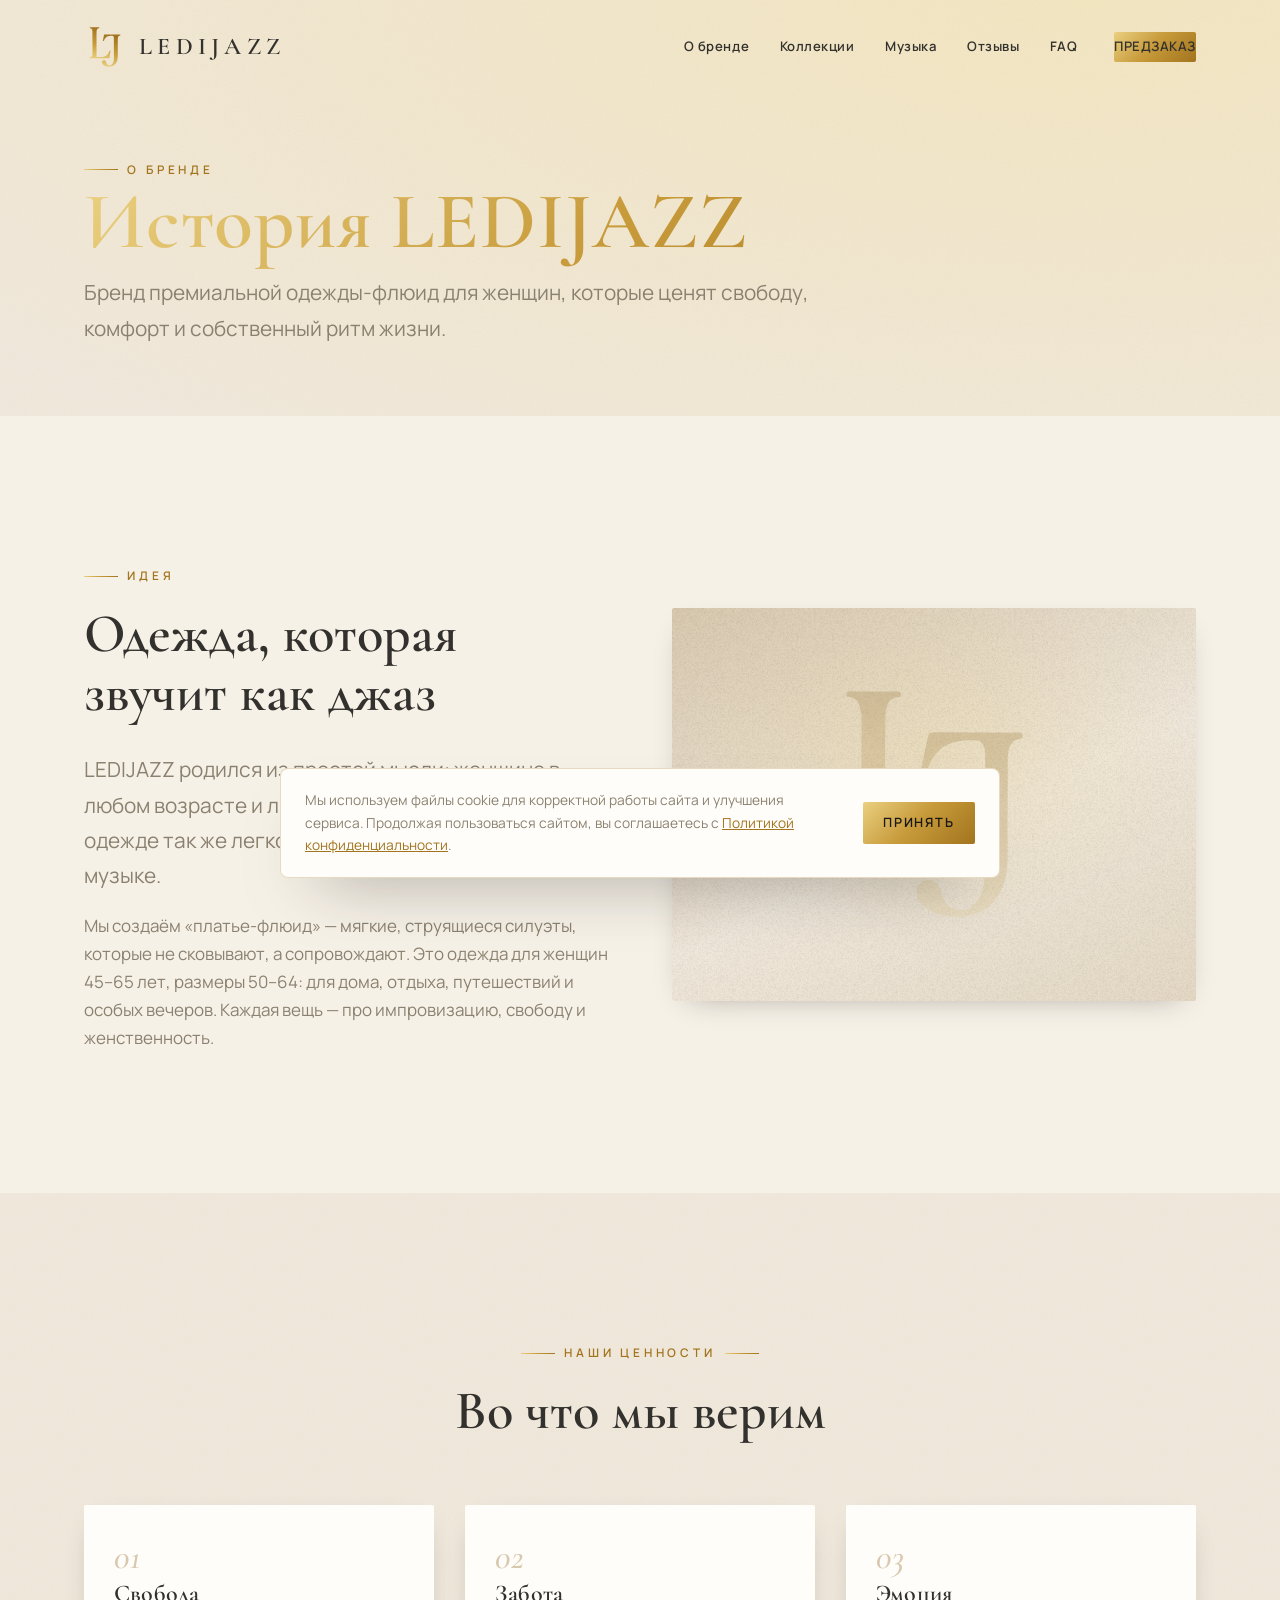
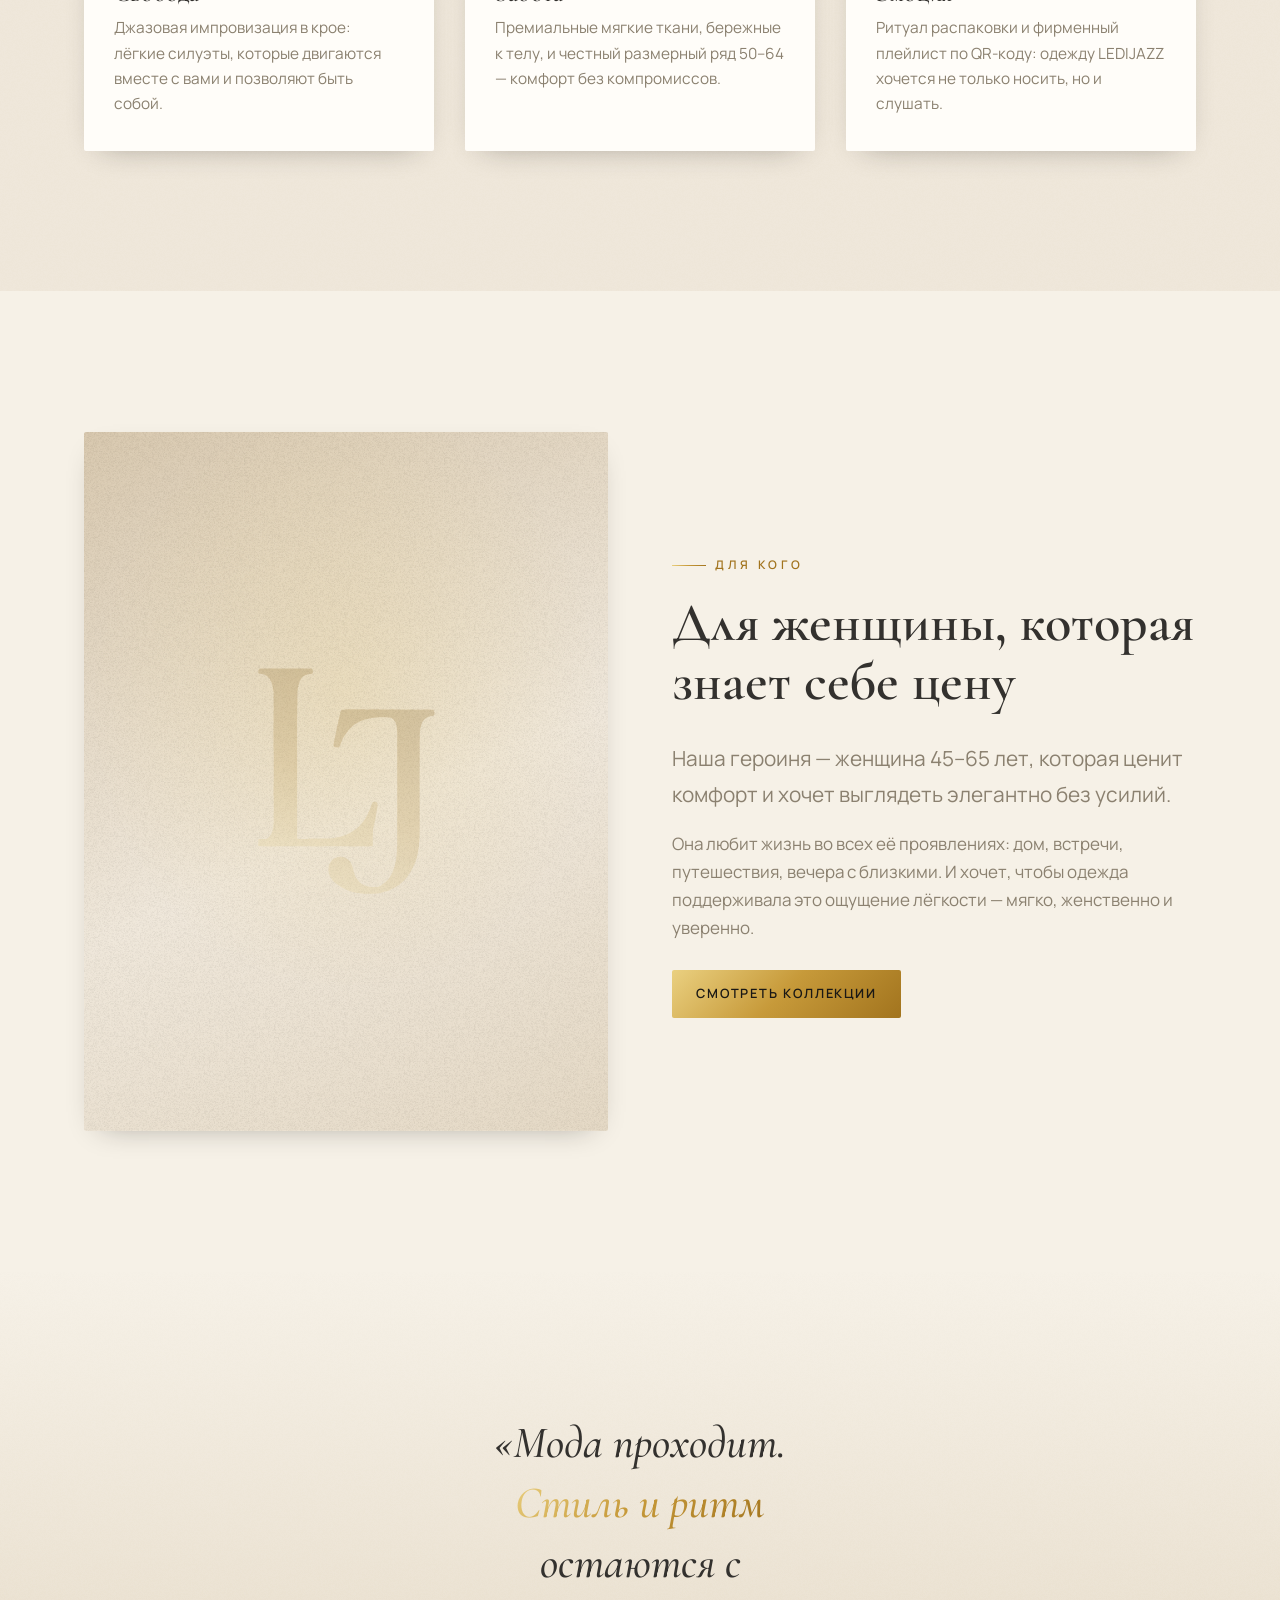
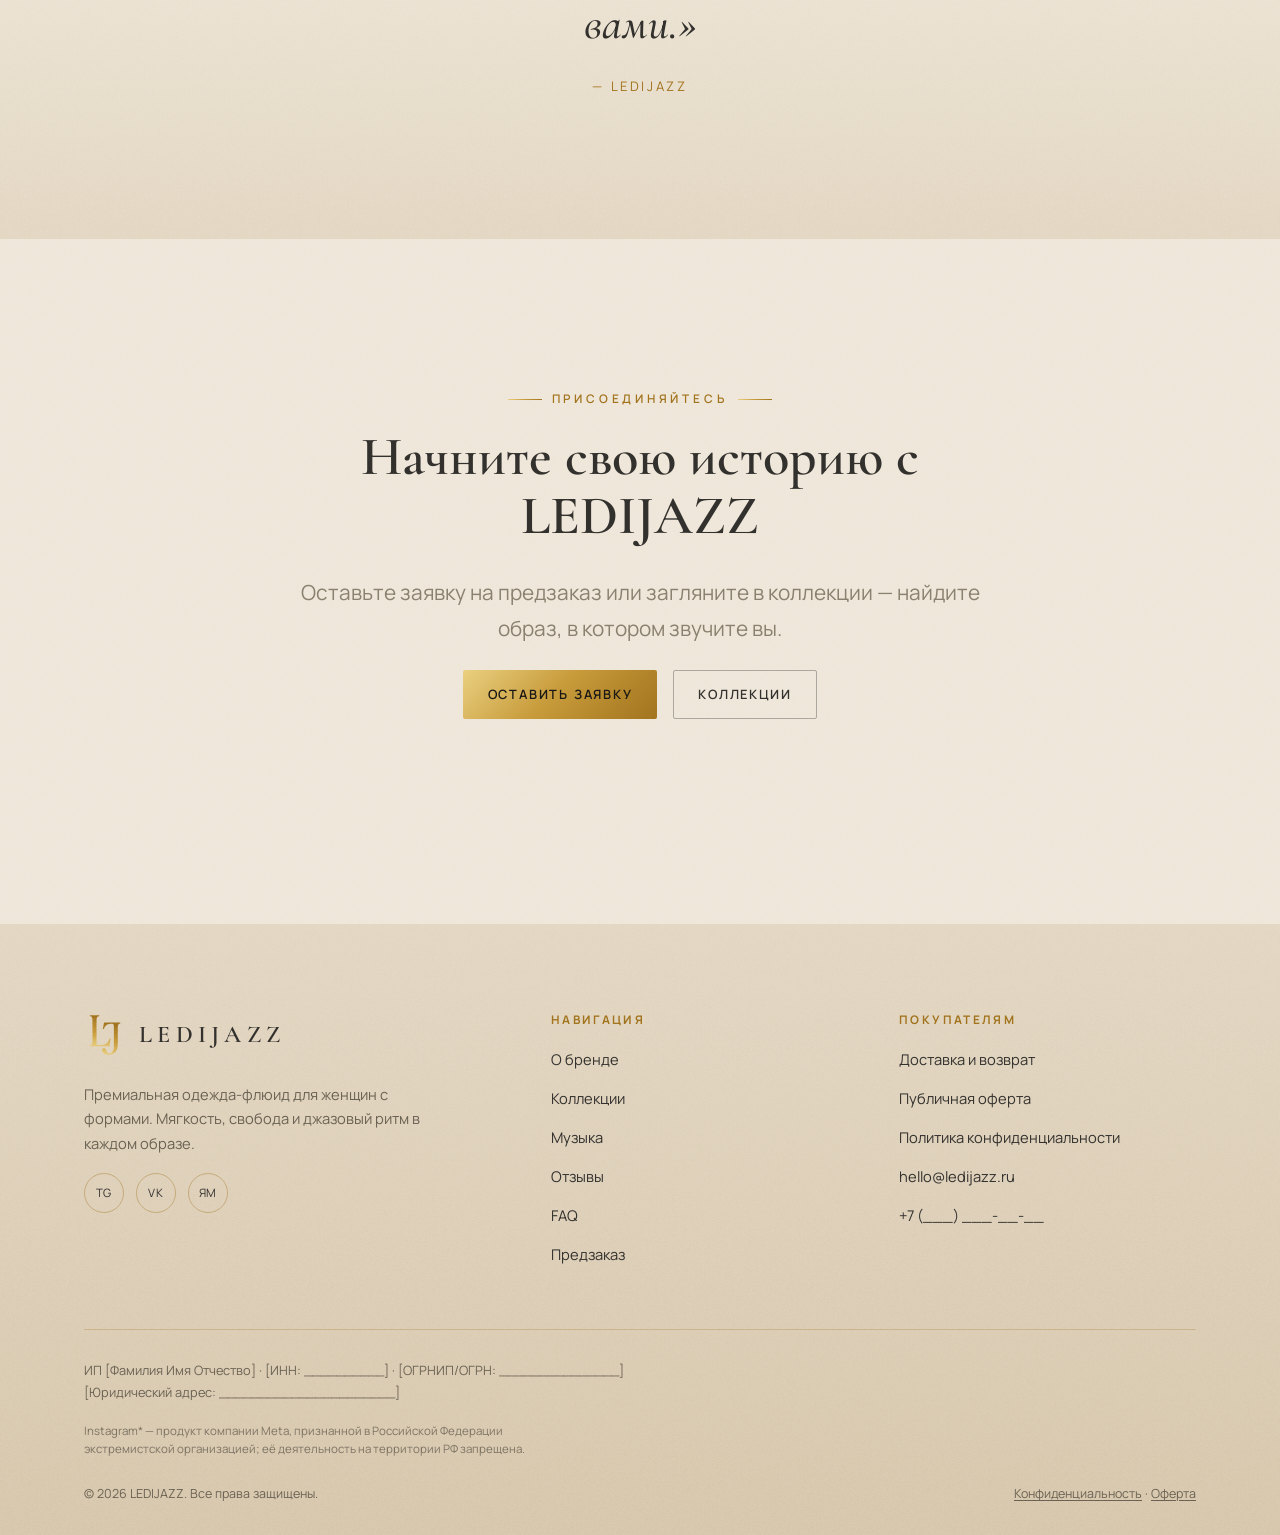
==== about.html @ 4a44a63e "Add Reviews + FAQ sections, About page, content checklist - New "О бренде" page (about.html): story," ====
<!DOCTYPE html>
<html lang="ru">
<head>
  <meta charset="UTF-8" />
  <meta name="viewport" content="width=device-width, initial-scale=1.0" />
  <title>О бренде LEDIJAZZ — философия одежды-флюид</title>
  <meta name="description" content="История и философия бренда LEDIJAZZ: премиальная одежда-флюид для женщин 45–65 лет, размеры 50–64. Джаз, свобода, женственность и забота." />
  <meta property="og:type" content="website" />
  <meta property="og:title" content="О бренде LEDIJAZZ" />
  <meta property="og:description" content="Философия одежды-флюид: джаз, свобода и женственность в каждом размере." />
  <meta property="og:image" content="assets/img/og-image.jpg" />
  <meta property="og:locale" content="ru_RU" />
  <link rel="icon" type="image/svg+xml" href="assets/img/ledijazz-logo.svg" />
  <link rel="icon" type="image/png" sizes="512x512" href="assets/img/favicon-512.png" />
  <link rel="apple-touch-icon" href="assets/img/favicon-512.png" />
  <link rel="stylesheet" href="assets/css/styles.css" />
</head>
<body>

  <header class="site-header scrolled">
    <div class="container">
      <a class="brand" href="index.html#top" aria-label="LEDIJAZZ — на главную">
        <img class="mark" src="assets/img/ledijazz-logo.svg" alt="" />
        <span class="wordmark">Ledijazz</span>
      </a>
      <nav class="nav-links" aria-label="Главное меню">
        <a href="about.html">О бренде</a>
        <a href="index.html#collections">Коллекции</a>
        <a href="index.html#music">Музыка</a>
        <a href="index.html#reviews">Отзывы</a>
        <a href="index.html#faq">FAQ</a>
        <a class="btn btn-gold nav-cta" href="index.html#preorder">Предзаказ</a>
      </nav>
      <button class="nav-toggle" aria-label="Меню" aria-expanded="false"><span></span><span></span><span></span></button>
    </div>
  </header>

  <!-- HERO -->
  <section class="legal-hero grain" style="padding-bottom:70px">
    <div class="container">
      <span class="kicker reveal">О бренде</span>
      <h1 class="title gold-text reveal d1" style="font-size:clamp(2.6rem,7vw,5rem);padding-bottom:.12em">История LEDIJAZZ</h1>
      <p class="lead reveal d2" style="max-width:62ch">Бренд премиальной одежды-флюид для женщин, которые ценят свободу, комфорт и собственный ритм жизни.</p>
    </div>
  </section>

  <!-- STORY -->
  <section class="section-ivory">
    <div class="container">
      <div class="split">
        <div class="split-text reveal">
          <span class="kicker">Идея</span>
          <h2 class="title">Одежда, которая звучит как джаз</h2>
          <p class="lead">LEDIJAZZ родился из простой мысли: женщине в любом возрасте и любого размера должно быть в одежде так же легко и свободно, как в любимой музыке.</p>
          <p style="color:var(--muted);margin-top:18px">Мы создаём «платье-флюид» — мягкие, струящиеся силуэты, которые не сковывают, а сопровождают. Это одежда для женщин 45–65 лет, размеры 50–64: для дома, отдыха, путешествий и особых вечеров. Каждая вещь — про импровизацию, свободу и женственность.</p>
        </div>
        <div class="split-media reveal d1">
          <div class="editorial wide">
            <img class="ph-emblem" src="assets/img/ledijazz-logo.svg" alt="" />
          </div>
        </div>
      </div>
    </div>
  </section>

  <!-- VALUES -->
  <section class="section-cream grain">
    <div class="container">
      <div class="section-head center reveal">
        <span class="kicker center">Наши ценности</span>
        <h2 class="title">Во что мы верим</h2>
      </div>
      <div class="about-values">
        <article class="value-card reveal">
          <div class="v-num">01</div>
          <h3>Свобода</h3>
          <p>Джазовая импровизация в крое: лёгкие силуэты, которые двигаются вместе с вами и позволяют быть собой.</p>
        </article>
        <article class="value-card reveal d1">
          <div class="v-num">02</div>
          <h3>Забота</h3>
          <p>Премиальные мягкие ткани, бережные к телу, и честный размерный ряд 50–64 — комфорт без компромиссов.</p>
        </article>
        <article class="value-card reveal d2">
          <div class="v-num">03</div>
          <h3>Эмоция</h3>
          <p>Ритуал распаковки и фирменный плейлист по QR-коду: одежду LEDIJAZZ хочется не только носить, но и слушать.</p>
        </article>
      </div>
    </div>
  </section>

  <!-- AUDIENCE -->
  <section class="section-ivory">
    <div class="container">
      <div class="split rev">
        <div class="split-media reveal">
          <div class="editorial">
            <img class="ph-emblem" src="assets/img/ledijazz-logo.svg" alt="" />
          </div>
        </div>
        <div class="split-text reveal d1">
          <span class="kicker">Для кого</span>
          <h2 class="title">Для женщины, которая знает себе цену</h2>
          <p class="lead">Наша героиня — женщина 45–65 лет, которая ценит комфорт и хочет выглядеть элегантно без усилий.</p>
          <p style="color:var(--muted);margin-top:18px">Она любит жизнь во всех её проявлениях: дом, встречи, путешествия, вечера с близкими. И хочет, чтобы одежда поддерживала это ощущение лёгкости — мягко, женственно и уверенно.</p>
          <div class="btn-row" style="margin-top:28px">
            <a class="btn btn-gold" href="index.html#collections">Смотреть коллекции</a>
          </div>
        </div>
      </div>
    </div>
  </section>

  <!-- QUOTE -->
  <section class="section-sand grain">
    <div class="container">
      <div class="about-quote-wrap reveal">
        <p class="about-quote">«Мода проходит. <span class="gold-text">Стиль и ритм</span> остаются с вами.»</p>
        <p class="about-sign">— LEDIJAZZ</p>
      </div>
    </div>
  </section>

  <!-- CTA -->
  <section class="section-cream grain">
    <div class="container">
      <div class="section-head center reveal">
        <span class="kicker center">Присоединяйтесь</span>
        <h2 class="title">Начните свою историю с LEDIJAZZ</h2>
        <p class="lead">Оставьте заявку на предзаказ или загляните в коллекции — найдите образ, в котором звучите вы.</p>
        <div class="btn-row reveal" style="justify-content:center;margin-top:24px">
          <a class="btn btn-gold" href="index.html#preorder">Оставить заявку</a>
          <a class="btn btn-ghost" href="index.html#collections">Коллекции</a>
        </div>
      </div>
    </div>
  </section>

  <!-- FOOTER -->
  <footer class="site-footer grain">
    <div class="container">
      <div class="footer-top">
        <div class="footer-brand">
          <a class="brand" href="index.html#top">
            <img class="mark" src="assets/img/ledijazz-logo.svg" alt="" />
            <span class="wordmark">Ledijazz</span>
          </a>
          <p>Премиальная одежда-флюид для женщин с формами. Мягкость, свобода и джазовый ритм в каждом образе.</p>
          <div class="socials" style="margin-top:18px">
            <a data-link="telegram" href="#" target="_blank" rel="noopener" aria-label="Telegram">TG</a>
            <a data-link="vk" href="#" target="_blank" rel="noopener" aria-label="ВКонтакте">VK</a>
            <a data-yandex-url href="#" target="_blank" rel="noopener" aria-label="Яндекс.Музыка">ЯМ</a>
          </div>
        </div>
        <div class="footer-col">
          <h4>Навигация</h4>
          <ul>
            <li><a href="about.html">О бренде</a></li>
            <li><a href="index.html#collections">Коллекции</a></li>
            <li><a href="index.html#music">Музыка</a></li>
            <li><a href="index.html#reviews">Отзывы</a></li>
            <li><a href="index.html#faq">FAQ</a></li>
            <li><a href="index.html#preorder">Предзаказ</a></li>
          </ul>
        </div>
        <div class="footer-col">
          <h4>Покупателям</h4>
          <ul>
            <li><a href="delivery.html">Доставка и возврат</a></li>
            <li><a href="offer.html">Публичная оферта</a></li>
            <li><a href="privacy.html">Политика конфиденциальности</a></li>
            <li><a data-contact-email href="mailto:hello@ledijazz.ru">hello@ledijazz.ru</a></li>
            <li><a data-contact-phone href="tel:+7">+7 (___) ___-__-__</a></li>
          </ul>
        </div>
      </div>

      <div class="requisites" style="margin-top:30px">
        <span data-req="legalName">ИП [Фамилия Имя Отчество]</span> ·
        <span data-req="inn">[ИНН: __________]</span> ·
        <span data-req="ogrn">[ОГРНИП/ОГРН: _______________]</span><br>
        <span data-req="address">[Юридический адрес: ______________________]</span>
      </div>

      <p class="disclaimer">
        Instagram* — продукт компании Meta, признанной в Российской Федерации экстремистской организацией;
        её деятельность на территории РФ запрещена.
      </p>

      <div class="footer-bottom">
        <span>© <span data-year>2026</span> LEDIJAZZ. Все права защищены.</span>
        <span><a href="privacy.html">Конфиденциальность</a> · <a href="offer.html">Оферта</a></span>
      </div>
    </div>
  </footer>

  <div class="cookie" role="dialog" aria-label="Уведомление о файлах cookie">
    <p>Мы используем файлы cookie для корректной работы сайта и улучшения сервиса. Продолжая пользоваться сайтом, вы соглашаетесь с <a href="privacy.html">Политикой конфиденциальности</a>.</p>
    <button class="btn btn-gold" data-cookie-accept>Принять</button>
  </div>

  <script src="assets/js/config.js"></script>
  <script src="assets/js/main.js"></script>
</body>
</html>
---- assets/css/styles.css ----
/* =========================================================================
   LEDIJAZZ — премиальный сайт бренда
   Дизайн-система: бежево-золотая палитра из логотипа, джазовая премиум-эстетика
   ========================================================================= */

@import url("../fonts/fonts.css");

/* ----------------------------- Tokens ----------------------------------- */
:root {
  --cream:    #EFE7DA;
  --ivory:    #F6F1E7;
  --sand:     #E4D8C4;
  --sand-2:   #D8C8AE;
  --gold:     #C79A3A;
  --gold-lt:  #EAD080;
  --bronze:   #A2741E;
  --graphite: #33312E;
  --noir:     #1A1815;
  --noir-2:   #221F1B;
  --noir-3:   #2C2823;
  --white:    #FFFDF9;
  --muted:    #8B8170;
  --muted-d:  #B6A98F;

  --gold-grad: linear-gradient(135deg, var(--gold-lt) 0%, var(--gold) 48%, var(--bronze) 100%);

  --serif: "Cormorant Garamond", "Times New Roman", Georgia, serif;
  --sans:  "Manrope", system-ui, -apple-system, "Segoe UI", Roboto, sans-serif;

  --maxw: 1240px;
  --gutter: clamp(20px, 5vw, 64px);
  --radius: 2px;

  --shadow-sm: 0 10px 30px -18px rgba(26,24,21,.45);
  --shadow-md: 0 30px 70px -40px rgba(26,24,21,.6);

  --ease: cubic-bezier(.22,.61,.36,1);
}

/* ----------------------------- Reset ------------------------------------ */
*, *::before, *::after { box-sizing: border-box; }
* { margin: 0; }
html { scroll-behavior: smooth; -webkit-text-size-adjust: 100%; }
@media (prefers-reduced-motion: reduce) {
  html { scroll-behavior: auto; }
  * { animation: none !important; transition: none !important; }
}
body {
  font-family: var(--sans);
  font-weight: 400;
  color: var(--graphite);
  background: var(--cream);
  line-height: 1.65;
  font-size: 17px;
  -webkit-font-smoothing: antialiased;
  text-rendering: optimizeLegibility;
  overflow-x: hidden;
}
img, svg { display: block; max-width: 100%; }
a { color: inherit; text-decoration: none; }
button { font: inherit; cursor: pointer; border: none; background: none; color: inherit; }
ul { list-style: none; padding: 0; }

/* ----------------------------- Typography ------------------------------- */
h1, h2, h3, h4 { font-family: var(--serif); font-weight: 600; line-height: 1.08; letter-spacing: .01em; }
.kicker {
  font-family: var(--sans);
  font-weight: 600;
  font-size: .74rem;
  letter-spacing: .32em;
  text-transform: uppercase;
  color: var(--bronze);
  display: inline-flex;
  align-items: center;
  gap: .8em;
}
.kicker::before {
  content: "";
  width: 34px; height: 1px;
  background: var(--gold-grad);
  display: inline-block;
}
.kicker.center::after {
  content: "";
  width: 34px; height: 1px;
  background: var(--gold-grad);
  display: inline-block;
}
.kicker.light { color: var(--gold-lt); }

h2.title {
  font-size: clamp(2rem, 5vw, 3.4rem);
  margin: .35em 0 .55em;
  letter-spacing: 0;
}
.lead {
  font-size: clamp(1.05rem, 2vw, 1.3rem);
  color: var(--muted);
  max-width: 56ch;
  line-height: 1.7;
}
.serif-accent { font-family: var(--serif); font-style: italic; }
.gold-text {
  background: var(--gold-grad);
  -webkit-background-clip: text; background-clip: text;
  -webkit-text-fill-color: transparent; color: transparent;
}

/* ----------------------------- Layout ----------------------------------- */
.container { width: 100%; max-width: var(--maxw); margin-inline: auto; padding-inline: var(--gutter); }
section { position: relative; padding-block: clamp(72px, 11vw, 150px); }
.section-cream { background: var(--cream); }
.section-ivory { background: var(--ivory); }
.section-sand  { background: linear-gradient(180deg, var(--ivory), var(--sand)); }
.section-noir  { background: var(--noir); color: var(--ivory); }
.section-noir .lead { color: var(--muted-d); }
.section-noir h2, .section-noir h3 { color: var(--white); }

/* grain overlay helper */
.grain::after {
  content: "";
  position: absolute; inset: 0;
  background-image: url("../img/grain.png");
  background-size: 240px;
  opacity: .5;
  pointer-events: none;
  mix-blend-mode: overlay;
  z-index: 1;
}
.section-noir.grain::after { opacity: .7; }
section > .container { position: relative; z-index: 2; }

.section-head { max-width: 760px; margin-bottom: clamp(36px, 6vw, 64px); }
.section-head.center { margin-inline: auto; text-align: center; }
.section-head.center .lead { margin-inline: auto; }

/* ----------------------------- Buttons ---------------------------------- */
.btn {
  --bg: var(--graphite); --fg: var(--ivory);
  display: inline-flex; align-items: center; justify-content: center; gap: .6em;
  padding: 1.02em 1.9em;
  background: var(--bg); color: var(--fg);
  font-size: .8rem; font-weight: 600; letter-spacing: .14em; text-transform: uppercase;
  border-radius: var(--radius);
  transition: transform .4s var(--ease), box-shadow .4s var(--ease), background .4s var(--ease), color .4s var(--ease);
  position: relative; overflow: hidden;
}
.btn:hover { transform: translateY(-3px); box-shadow: var(--shadow-md); }
.btn-gold { --bg: transparent; --fg: var(--noir); background: var(--gold-grad); }
.btn-ghost {
  --bg: transparent; --fg: var(--graphite);
  border: 1px solid color-mix(in srgb, var(--graphite) 35%, transparent);
}
.btn-ghost:hover { background: var(--graphite); color: var(--ivory); border-color: var(--graphite); }
.section-noir .btn-ghost { --fg: var(--ivory); border-color: color-mix(in srgb, var(--ivory) 30%, transparent); }
.section-noir .btn-ghost:hover { background: var(--ivory); color: var(--noir); }
.btn-row { display: flex; flex-wrap: wrap; gap: 16px; }

/* ----------------------------- Header / Nav ----------------------------- */
.site-header {
  position: fixed; inset: 0 0 auto 0; z-index: 100;
  display: flex; align-items: center;
  padding: clamp(14px, 2.4vw, 26px) 0;
  transition: background .5s var(--ease), padding .5s var(--ease), box-shadow .5s var(--ease);
}
.site-header.scrolled {
  background: color-mix(in srgb, var(--cream) 90%, transparent);
  backdrop-filter: blur(14px);
  padding-block: 12px;
  box-shadow: 0 1px 0 color-mix(in srgb, var(--bronze) 22%, transparent);
}
.site-header .container { display: flex; align-items: center; justify-content: space-between; gap: 24px; }

.brand { display: inline-flex; align-items: center; gap: 13px; }
.brand .mark { width: 38px; height: 38px; flex: none; transition: transform .5s var(--ease); }
.brand:hover .mark { transform: rotate(-6deg); }
.brand .mark { width: 42px; height: 42px; }
.brand .wordmark {
  font-family: var(--serif); font-weight: 600; font-size: 1.5rem;
  letter-spacing: .22em; text-transform: uppercase; color: var(--graphite);
  line-height: 1; display: inline-flex; align-items: center;
}

.nav-links { display: flex; align-items: center; gap: clamp(18px, 2.4vw, 38px); }
.nav-links a {
  font-size: .82rem; font-weight: 600; letter-spacing: .04em; color: var(--graphite);
  position: relative; padding: 4px 0; transition: color .3s var(--ease);
}
.nav-links a::after {
  content: ""; position: absolute; left: 0; bottom: -2px; width: 0; height: 1px;
  background: var(--gold-grad); transition: width .4s var(--ease);
}
.nav-links a:hover::after { width: 100%; }
.nav-links a:hover { color: var(--bronze); }
.nav-cta { margin-left: 6px; }

.nav-toggle { display: none; width: 44px; height: 44px; flex-direction: column; justify-content: center; gap: 6px; align-items: center; }
.nav-toggle span { width: 26px; height: 2px; background: var(--graphite); transition: transform .4s var(--ease), opacity .3s var(--ease); }
.nav-toggle.open span:nth-child(1) { transform: translateY(8px) rotate(45deg); }
.nav-toggle.open span:nth-child(2) { opacity: 0; }
.nav-toggle.open span:nth-child(3) { transform: translateY(-8px) rotate(-45deg); }

@media (max-width: 880px) {
  .nav-toggle { display: flex; z-index: 120; }
  .nav-links {
    position: fixed; inset: 0; flex-direction: column; justify-content: center; gap: 30px;
    background: var(--noir); color: var(--ivory);
    transform: translateX(100%); transition: transform .55s var(--ease); z-index: 110;
  }
  .nav-links.open { transform: translateX(0); }
  .nav-links a { color: var(--ivory) !important; font-size: 1.4rem; font-family: var(--serif); letter-spacing: .08em; }
  .nav-cta { margin: 10px 0 0; }
}

/* ----------------------------- Hero ------------------------------------- */
.hero {
  min-height: 100svh; display: flex; align-items: center;
  background:
    radial-gradient(115% 95% at 84% 6%, color-mix(in srgb, var(--gold-lt) 42%, var(--ivory)) 0%, var(--ivory) 40%, var(--cream) 100%);
  color: var(--graphite); overflow: hidden; padding-top: 120px;
}
.hero .emblem-bg {
  position: absolute; right: -4%; top: 50%; transform: translateY(-50%);
  width: min(62vw, 620px); opacity: .14; z-index: 0; pointer-events: none;
}
.hero .deco-lines { position: absolute; inset: 0; z-index: 0; opacity: .35; pointer-events: none; }
.hero-inner { position: relative; z-index: 3; max-width: 760px; }
.hero h1 {
  font-size: clamp(3.4rem, 12vw, 8.2rem);
  letter-spacing: .04em; line-height: 1.04; margin: .12em 0 .08em;
  text-transform: uppercase;
}
.hero h1 .gold-text { display: inline-block; padding-bottom: .16em; }
.hero .tagline {
  font-family: var(--serif); font-style: italic; font-weight: 500;
  font-size: clamp(1.4rem, 3.4vw, 2.3rem); color: var(--bronze);
  margin-bottom: 1.2em;
}
.hero .sub { color: var(--muted); max-width: 46ch; margin-bottom: 2.2em; font-size: 1.08rem; }
.scroll-cue {
  position: absolute; left: 50%; bottom: 30px; transform: translateX(-50%); z-index: 3;
  display: flex; flex-direction: column; align-items: center; gap: 10px;
  color: var(--muted); font-size: .68rem; letter-spacing: .28em; text-transform: uppercase;
}
.scroll-cue .line { width: 1px; height: 46px; background: linear-gradient(var(--gold), transparent); animation: cue 2.2s var(--ease) infinite; }
@keyframes cue { 0%,100%{ transform: scaleY(.4); opacity:.4; transform-origin: top; } 50%{ transform: scaleY(1); opacity:1; transform-origin: top; } }

/* ----------------------------- Reveal animation ------------------------- */
.reveal { opacity: 0; transform: translateY(26px); transition: opacity .9s var(--ease), transform .9s var(--ease); }
.reveal.in { opacity: 1; transform: none; }
.reveal.d1 { transition-delay: .08s; }
.reveal.d2 { transition-delay: .16s; }
.reveal.d3 { transition-delay: .24s; }
.reveal.d4 { transition-delay: .32s; }

/* ----------------------------- Editorial image blocks ------------------- */
/* Replace placeholder by setting --img on the element, e.g.
   <div class="editorial" style="--img:url('assets/img/your-photo.jpg')"></div> */
.editorial {
  position: relative; border-radius: var(--radius); overflow: hidden;
  background:
    var(--img, none),
    linear-gradient(155deg, var(--sand-2) 0%, var(--cream) 55%, var(--sand) 100%);
  background-size: cover; background-position: center;
  aspect-ratio: 3 / 4; box-shadow: var(--shadow-sm);
  isolation: isolate;
}
.editorial.wide { aspect-ratio: 4 / 3; }
.editorial.tall { aspect-ratio: 2 / 3; }
.editorial::before { /* placeholder art: emblem watermark + grain */
  content: ""; position: absolute; inset: 0; z-index: 0;
  background:
    url("../img/grain.png") 0 0 / 200px,
    radial-gradient(70% 60% at 50% 38%, color-mix(in srgb, var(--gold-lt) 30%, transparent), transparent 70%);
  opacity: .8;
}
.editorial .ph-emblem {
  position: absolute; inset: 0; z-index: 1; margin: auto;
  width: 46%; opacity: .26;
  filter: saturate(.7) contrast(1.05);
}
.editorial .ph-label { display: none; }
/* When a real image is set, hide placeholder art */
.editorial[style*="--img:url"]::before,
.editorial[style*="--img: url"]::before { display: none; }
.editorial[style*="--img:url"] .ph-emblem,
.editorial[style*="--img:url"] .ph-label,
.editorial[style*="--img: url"] .ph-emblem,
.editorial[style*="--img: url"] .ph-label { display: none; }

/* ----------------------------- Philosophy ------------------------------- */
.philo-grid { display: grid; grid-template-columns: repeat(3, 1fr); gap: clamp(20px, 3vw, 44px); margin-top: 12px; }
.philo-card { padding: 40px 30px; background: var(--white); border-radius: var(--radius); box-shadow: var(--shadow-sm); position: relative; overflow: hidden; }
.philo-card::before { content: ""; position: absolute; left: 0; top: 0; width: 100%; height: 3px; background: var(--gold-grad); transform: scaleX(0); transform-origin: left; transition: transform .6s var(--ease); }
.philo-card:hover::before { transform: scaleX(1); }
.philo-card .idx { font-family: var(--serif); font-style: italic; font-size: 2.4rem; color: var(--sand-2); line-height: 1; }
.philo-card h3 { font-size: 1.7rem; margin: .35em 0 .4em; }
.philo-card p { color: var(--muted); font-size: .98rem; }

/* ----------------------------- Collections ------------------------------ */
.collection-grid { display: grid; grid-template-columns: repeat(3, 1fr); gap: clamp(18px, 2.4vw, 34px); }
.coll-card { position: relative; display: block; border-radius: var(--radius); overflow: hidden; background: var(--noir); box-shadow: var(--shadow-sm); }
.coll-card .editorial { aspect-ratio: 4/5; box-shadow: none; border-radius: 0; transition: transform .9s var(--ease); }
.coll-card:hover .editorial { transform: scale(1.05); }
.coll-card .meta {
  position: absolute; inset: auto 0 0 0; z-index: 3; padding: 28px 24px 22px;
  background: linear-gradient(to top, rgba(246,241,231,.97), rgba(246,241,231,.82) 55%, transparent);
  color: var(--graphite);
}
.coll-card .meta .ln { font-size: .66rem; letter-spacing: .26em; text-transform: uppercase; color: var(--bronze); }
.coll-card .meta h3 { font-size: 1.5rem; color: var(--graphite); margin: .25em 0 .2em; }
.coll-card .meta p { font-size: .85rem; color: var(--muted); }

/* ----------------------------- Music ------------------------------------ */
.music-wrap { display: grid; grid-template-columns: 1.15fr .85fr; gap: clamp(28px, 4vw, 60px); align-items: center; }
.music-player { background: var(--noir-2); border: 1px solid color-mix(in srgb, var(--gold) 24%, transparent); border-radius: 6px; padding: 14px; box-shadow: var(--shadow-md); }
.music-player iframe { width: 100%; border: none; border-radius: 4px; display: block; }
.player-placeholder {
  min-height: 400px; border-radius: 6px;
  background: linear-gradient(160deg, var(--white), var(--ivory));
  border: 1px solid color-mix(in srgb, var(--bronze) 22%, transparent);
  box-shadow: var(--shadow-md);
  display: flex; flex-direction: column; align-items: center; justify-content: center; gap: 14px;
  text-align: center; padding: 36px;
}
.player-placeholder .pp-title { font-family: var(--serif); font-size: 1.7rem; color: var(--graphite); }
.player-placeholder .pp-sub { font-size: .9rem; color: var(--muted); max-width: 32ch; }
.player-placeholder .btn { margin-top: 8px; }
.music-note { margin-top: 18px; font-size: .82rem; color: var(--muted); display: flex; align-items: center; gap: 10px; }
.qr-card {
  background: var(--cream); color: var(--graphite); border-radius: 6px; padding: 30px;
  text-align: center; box-shadow: var(--shadow-md); max-width: 360px; margin-inline: auto;
  position: relative;
}
.qr-card img { width: 200px; height: 200px; margin: 6px auto 16px; border-radius: 4px; }
.qr-card .postcard { font-family: var(--serif); font-style: italic; font-size: 1.25rem; color: var(--bronze); line-height: 1.4; }
.qr-card .small { font-size: .78rem; color: var(--muted); margin-top: 10px; letter-spacing: .02em; }
.qr-card .seal { width: 40px; margin: 0 auto 14px; opacity: .9; }

/* ----------------------------- Packaging -------------------------------- */
.pack-grid { display: grid; grid-template-columns: repeat(3, 1fr); gap: clamp(18px, 2.4vw, 30px); }
.pack-card { background: var(--white); border-radius: var(--radius); padding: 36px 30px; box-shadow: var(--shadow-sm); display: flex; flex-direction: column; gap: 14px; border-top: 3px solid transparent; transition: transform .5s var(--ease), box-shadow .5s var(--ease); }
.pack-card:hover { transform: translateY(-6px); box-shadow: var(--shadow-md); border-top-color: var(--gold); }
.pack-card .tier { font-size: .68rem; letter-spacing: .26em; text-transform: uppercase; color: var(--bronze); }
.pack-card h3 { font-size: 1.7rem; }
.pack-card .price { font-family: var(--serif); font-size: 1.5rem; color: var(--graphite); }
.pack-card ul li { position: relative; padding-left: 22px; margin-bottom: 8px; color: var(--muted); font-size: .94rem; }
.pack-card ul li::before { content: ""; position: absolute; left: 0; top: .62em; width: 9px; height: 9px; background: var(--gold-grad); border-radius: 50%; }
.pack-card.feature {
  background: linear-gradient(160deg, var(--white), color-mix(in srgb, var(--gold-lt) 32%, var(--white)));
  border-top-color: var(--gold); box-shadow: var(--shadow-md); transform: translateY(-8px);
}
.pack-card.feature h3 { color: var(--graphite); }
.pack-card.feature .price { color: var(--bronze); }
.pack-card.feature ul li { color: #6a6253; }
.pack-card.feature ul li::before { background: var(--gold-grad); }

/* ----------------------------- Audience / Lifestyle --------------------- */
.split { display: grid; grid-template-columns: 1fr 1fr; gap: clamp(28px, 5vw, 80px); align-items: center; }
.split.rev .split-media { order: -1; }
.stat-row { display: flex; gap: clamp(20px, 4vw, 46px); margin-top: 30px; flex-wrap: wrap; }
.stat .n { font-family: var(--serif); font-size: 2.6rem; line-height: 1; background: var(--gold-grad); -webkit-background-clip: text; background-clip: text; -webkit-text-fill-color: transparent; }
.stat .l { font-size: .78rem; letter-spacing: .08em; color: var(--muted); text-transform: uppercase; margin-top: 6px; }
.media-stack { display: grid; grid-template-columns: 1fr 1fr; gap: 16px; }
.media-stack .editorial:first-child { margin-top: 34px; }

/* ----------------------------- Fabrics & sizes -------------------------- */
.fabric-list { display: flex; flex-wrap: wrap; gap: 12px; margin-top: 8px; }
.chip { padding: .55em 1.1em; background: var(--white); border: 1px solid color-mix(in srgb, var(--bronze) 26%, transparent); border-radius: 100px; font-size: .82rem; letter-spacing: .04em; color: var(--graphite); box-shadow: var(--shadow-sm); }
.size-table { width: 100%; border-collapse: collapse; margin-top: 26px; font-size: .95rem; background: var(--white); border-radius: 6px; overflow: hidden; box-shadow: var(--shadow-sm); }
.size-table th, .size-table td { text-align: left; padding: 16px 18px; border-bottom: 1px solid color-mix(in srgb, var(--bronze) 14%, transparent); }
.size-table tr:last-child td { border-bottom: none; }
.size-table th { font-family: var(--sans); font-weight: 700; font-size: .72rem; letter-spacing: .18em; text-transform: uppercase; color: var(--bronze); background: var(--ivory); }
.size-table td { color: var(--muted); }
.size-table td:first-child { font-family: var(--serif); font-size: 1.3rem; color: var(--graphite); }

/* ----------------------------- Preorder / Form -------------------------- */
.preorder-wrap { display: grid; grid-template-columns: 1fr 1fr; gap: clamp(30px, 5vw, 70px); align-items: start; }
.buy-links { display: flex; flex-direction: column; gap: 14px; margin-top: 26px; }
.buy-links a {
  display: flex; align-items: center; justify-content: space-between; gap: 14px;
  padding: 18px 22px; background: var(--white); border-radius: var(--radius);
  box-shadow: var(--shadow-sm); font-weight: 600; letter-spacing: .02em;
  transition: transform .4s var(--ease), box-shadow .4s var(--ease);
}
.buy-links a:hover { transform: translateX(6px); box-shadow: var(--shadow-md); }
.buy-links a .arrow { color: var(--bronze); transition: transform .4s var(--ease); }
.buy-links a:hover .arrow { transform: translateX(5px); }
.buy-links a .ico { font-family: var(--serif); font-size: 1.05rem; color: var(--bronze); letter-spacing: .1em; }

.form-card { background: var(--white); border-radius: 6px; padding: clamp(26px, 4vw, 44px); box-shadow: var(--shadow-md); }
.field { margin-bottom: 20px; }
.field label { display: block; font-size: .74rem; letter-spacing: .12em; text-transform: uppercase; color: var(--muted); margin-bottom: 8px; }
.field input, .field select, .field textarea {
  width: 100%; padding: 14px 16px; font: inherit; font-size: .98rem; color: var(--graphite);
  background: var(--ivory); border: 1px solid transparent; border-radius: var(--radius);
  transition: border-color .3s var(--ease), background .3s var(--ease);
}
.field input:focus, .field select:focus, .field textarea:focus { outline: none; border-color: var(--gold); background: var(--white); }
.field textarea { resize: vertical; min-height: 110px; }
.consent { display: flex; gap: 12px; align-items: flex-start; font-size: .82rem; color: var(--muted); line-height: 1.5; margin-bottom: 22px; }
.consent input { margin-top: 3px; width: 18px; height: 18px; accent-color: var(--gold); flex: none; }
.consent a { color: var(--bronze); text-decoration: underline; text-underline-offset: 2px; }
.form-msg { display: none; padding: 14px 16px; border-radius: var(--radius); font-size: .9rem; margin-bottom: 16px; }
.form-msg.ok { display: block; background: color-mix(in srgb, var(--gold-lt) 30%, var(--white)); color: var(--bronze); }
.form-msg.err { display: block; background: #f6e2e2; color: #9c3b3b; }
.btn.full { width: 100%; }

/* ----------------------------- Footer ----------------------------------- */
.site-footer { background: linear-gradient(180deg, var(--sand) 0%, var(--sand-2) 100%); color: #6a6253; padding-block: clamp(56px, 8vw, 90px) 30px; position: relative; }
.footer-top { display: grid; grid-template-columns: 1.4fr 1fr 1fr; gap: clamp(28px, 4vw, 60px); padding-bottom: 50px; border-bottom: 1px solid color-mix(in srgb, var(--bronze) 28%, transparent); }
.footer-brand .brand .wordmark { color: var(--graphite); }
.footer-brand p { margin-top: 18px; max-width: 38ch; font-size: .92rem; }
.footer-col h4 { font-family: var(--sans); font-weight: 700; font-size: .74rem; letter-spacing: .2em; text-transform: uppercase; color: var(--bronze); margin-bottom: 18px; }
.footer-col ul li { margin-bottom: 11px; }
.footer-col a { font-size: .92rem; color: var(--graphite); transition: color .3s var(--ease); }
.footer-col a:hover { color: var(--bronze); }
.socials { display: flex; gap: 12px; margin-top: 6px; }
.socials a { width: 40px; height: 40px; display: grid; place-items: center; color: var(--graphite); border: 1px solid color-mix(in srgb, var(--bronze) 40%, transparent); border-radius: 50%; font-size: .72rem; letter-spacing: .06em; transition: all .35s var(--ease); }
.socials a:hover { background: var(--gold-grad); color: var(--noir); border-color: transparent; }
.requisites { font-size: .8rem; line-height: 1.7; color: #6a6253; }
.footer-bottom { display: flex; flex-wrap: wrap; justify-content: space-between; gap: 14px; padding-top: 26px; font-size: .78rem; }
.footer-bottom a { text-decoration: underline; text-underline-offset: 2px; }
.footer-bottom a:hover { color: var(--bronze); }
.disclaimer { font-size: .72rem; color: #7d7464; margin-top: 18px; line-height: 1.6; max-width: 70ch; }

/* ----------------------------- Cookie banner ---------------------------- */
.cookie {
  position: fixed; left: 50%; bottom: 22px; transform: translate(-50%, 130%); z-index: 200;
  width: min(720px, calc(100vw - 32px));
  background: var(--white); color: var(--graphite); border: 1px solid color-mix(in srgb, var(--bronze) 26%, transparent);
  border-radius: 8px; padding: 20px 24px; box-shadow: var(--shadow-md);
  display: flex; gap: 18px; align-items: center; flex-wrap: wrap;
  transition: transform .6s var(--ease);
}
.cookie.show { transform: translate(-50%, 0); }
.cookie p { font-size: .86rem; color: var(--muted); flex: 1 1 320px; }
.cookie p a { color: var(--bronze); text-decoration: underline; }
.cookie .btn { padding: .8em 1.6em; }

/* ----------------------------- Lightbox --------------------------------- */
.lightbox { position: fixed; inset: 0; z-index: 300; background: rgba(20,18,15,.94); display: none; place-items: center; padding: 30px; }
.lightbox.show { display: grid; }
.lightbox img { max-width: 92vw; max-height: 88vh; border-radius: 4px; box-shadow: var(--shadow-md); }
.lightbox .close { position: absolute; top: 24px; right: 28px; color: var(--ivory); font-size: 2rem; }

/* ----------------------------- Divider motif ---------------------------- */
.wave-divider { display: block; width: 100%; height: 40px; color: var(--gold); opacity: .8; margin: 0 auto; }

/* ----------------------------- Legal pages ------------------------------ */
.legal-hero { padding-top: 150px; padding-bottom: 40px; background: radial-gradient(110% 130% at 85% 0%, color-mix(in srgb, var(--gold-lt) 38%, var(--ivory)), var(--cream)); color: var(--graphite); }
.legal-hero h1 { color: var(--graphite) !important; }
.legal-hero .lead { color: var(--muted) !important; }
.legal-hero .kicker { color: var(--bronze); }
.legal-body { padding-block: clamp(40px, 6vw, 80px); }
.legal-body .container { max-width: 860px; }
.legal-body h2 { font-size: 1.6rem; margin: 1.6em 0 .5em; }
.legal-body h3 { font-size: 1.2rem; font-family: var(--sans); font-weight: 700; margin: 1.4em 0 .4em; }
.legal-body p, .legal-body li { color: #54504a; font-size: 1rem; margin-bottom: .8em; }
.legal-body ul, .legal-body ol { padding-left: 1.3em; margin-bottom: 1em; }
.legal-body ul li { list-style: disc; }
.legal-body ol li { list-style: decimal; }
.legal-body .ph { color: inherit; }
.legal-note { background: var(--ivory); border-left: 3px solid var(--gold); padding: 18px 22px; border-radius: var(--radius); margin: 24px 0; font-size: .92rem; color: var(--muted); }
.back-link { display: inline-flex; align-items: center; gap: 8px; margin-top: 30px; color: var(--bronze); font-weight: 600; font-size: .82rem; letter-spacing: .08em; text-transform: uppercase; }

/* ----------------------------- Responsive ------------------------------- */
@media (max-width: 980px) {
  .music-wrap, .preorder-wrap, .split, .footer-top { grid-template-columns: 1fr; }
  .split.rev .split-media { order: 0; }
  .philo-grid, .collection-grid, .pack-grid { grid-template-columns: repeat(2, 1fr); }
  .footer-top { gap: 36px; }
}
@media (max-width: 620px) {
  body { font-size: 16px; }
  .philo-grid, .collection-grid, .pack-grid, .media-stack { grid-template-columns: 1fr; }
  .media-stack .editorial:first-child { margin-top: 0; }
  .cookie { flex-direction: column; align-items: stretch; text-align: center; }
}

/* ============================ Reviews ============================ */
.reviews-grid { display: grid; grid-template-columns: repeat(3, 1fr); gap: clamp(18px, 2.4vw, 30px); }
.review-card { background: var(--white); border-radius: var(--radius); padding: 34px 30px; box-shadow: var(--shadow-sm); display: flex; flex-direction: column; gap: 16px; transition: transform .5s var(--ease), box-shadow .5s var(--ease); }
.review-card:hover { transform: translateY(-6px); box-shadow: var(--shadow-md); }
.review-card .stars { color: var(--gold); letter-spacing: 4px; font-size: .95rem; }
.review-card .quote { font-family: var(--serif); font-style: italic; font-size: 1.22rem; line-height: 1.5; color: var(--graphite); }
.review-card .author { display: flex; align-items: center; gap: 13px; margin-top: auto; padding-top: 6px; }
.review-card .avatar { width: 48px; height: 48px; border-radius: 50%; background: var(--gold-grad); display: grid; place-items: center; font-family: var(--serif); color: var(--noir); font-size: 1.15rem; font-weight: 600; flex: none; }
.review-card .who { font-weight: 600; font-size: .92rem; color: var(--graphite); }
.review-card .where { font-size: .8rem; color: var(--muted); }

/* ============================ FAQ ============================ */
.faq-list { max-width: 860px; margin-inline: auto; }
.faq-item { border-bottom: 1px solid color-mix(in srgb, var(--bronze) 20%, transparent); }
.faq-item summary { list-style: none; cursor: pointer; padding: 26px 48px 26px 0; position: relative; font-family: var(--serif); font-size: clamp(1.15rem, 2.4vw, 1.4rem); color: var(--graphite); transition: color .3s var(--ease); }
.faq-item summary:hover { color: var(--bronze); }
.faq-item summary::-webkit-details-marker { display: none; }
.faq-item summary::after { content: "+"; position: absolute; right: 4px; top: 50%; transform: translateY(-50%); font-family: var(--sans); font-weight: 300; font-size: 1.7rem; color: var(--bronze); transition: transform .35s var(--ease); }
.faq-item[open] summary::after { transform: translateY(-50%) rotate(45deg); }
.faq-item .faq-a { padding: 0 44px 26px 0; color: var(--muted); font-size: 1rem; line-height: 1.7; }
.faq-item .faq-a a { color: var(--bronze); text-decoration: underline; text-underline-offset: 2px; }

/* ============================ About page ============================ */
.about-values { display: grid; grid-template-columns: repeat(3, 1fr); gap: clamp(18px, 2.4vw, 34px); margin-top: 16px; }
.value-card { padding: 34px 30px; background: var(--white); border-radius: var(--radius); box-shadow: var(--shadow-sm); position: relative; overflow: hidden; }
.value-card::before { content: ""; position: absolute; left: 0; top: 0; width: 100%; height: 3px; background: var(--gold-grad); transform: scaleX(0); transform-origin: left; transition: transform .6s var(--ease); }
.value-card:hover::before { transform: scaleX(1); }
.value-card .v-num { font-family: var(--serif); font-style: italic; font-size: 2.2rem; color: var(--sand-2); line-height: 1; }
.value-card h3 { font-size: 1.5rem; margin: .3em 0 .35em; }
.value-card p { color: var(--muted); font-size: .96rem; }
.about-quote-wrap { text-align: center; max-width: 30ch; margin-inline: auto; }
.about-quote { font-family: var(--serif); font-style: italic; font-size: clamp(1.6rem, 4vw, 2.8rem); line-height: 1.35; color: var(--graphite); }
.about-quote .gold-text { font-style: italic; }
.about-sign { margin-top: 22px; font-size: .82rem; letter-spacing: .2em; text-transform: uppercase; color: var(--bronze); }

@media (max-width: 980px) {
  .reviews-grid, .about-values { grid-template-columns: repeat(2, 1fr); }
}
@media (max-width: 620px) {
  .reviews-grid, .about-values { grid-template-columns: 1fr; }
}
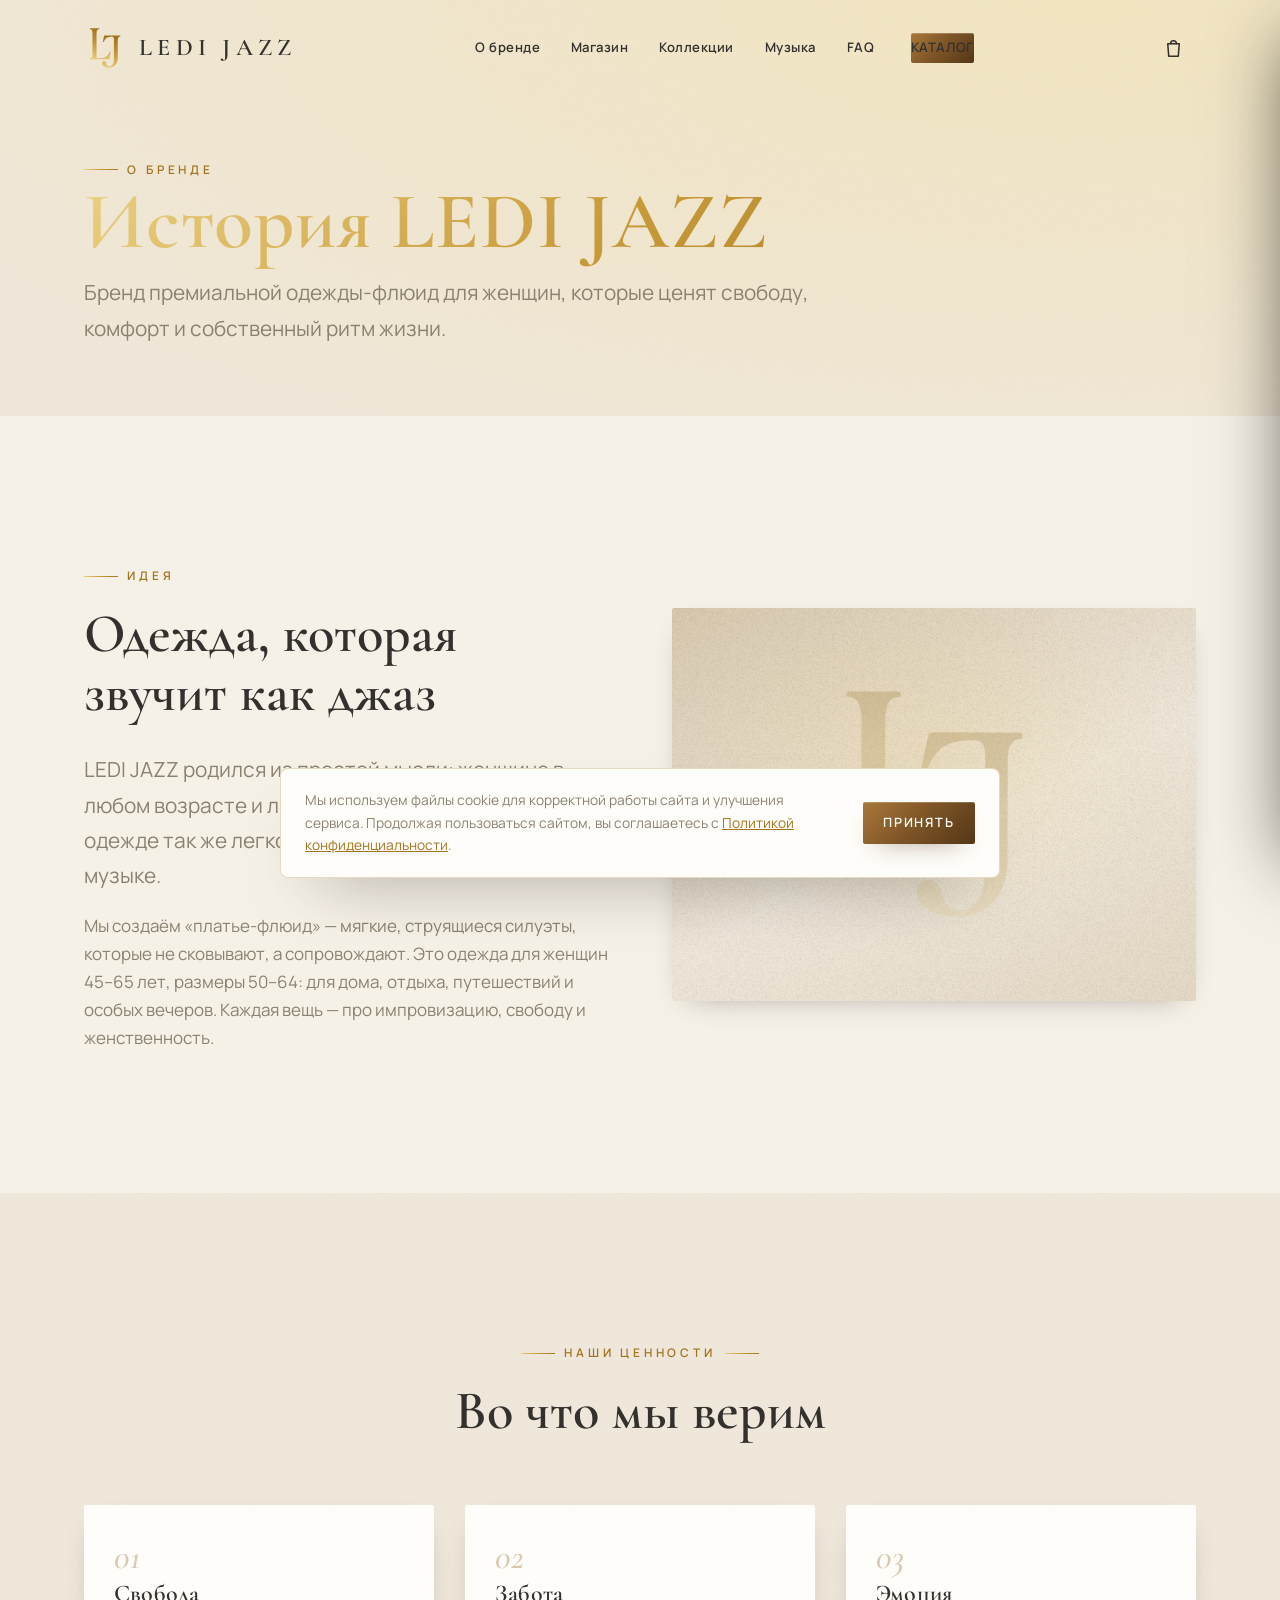
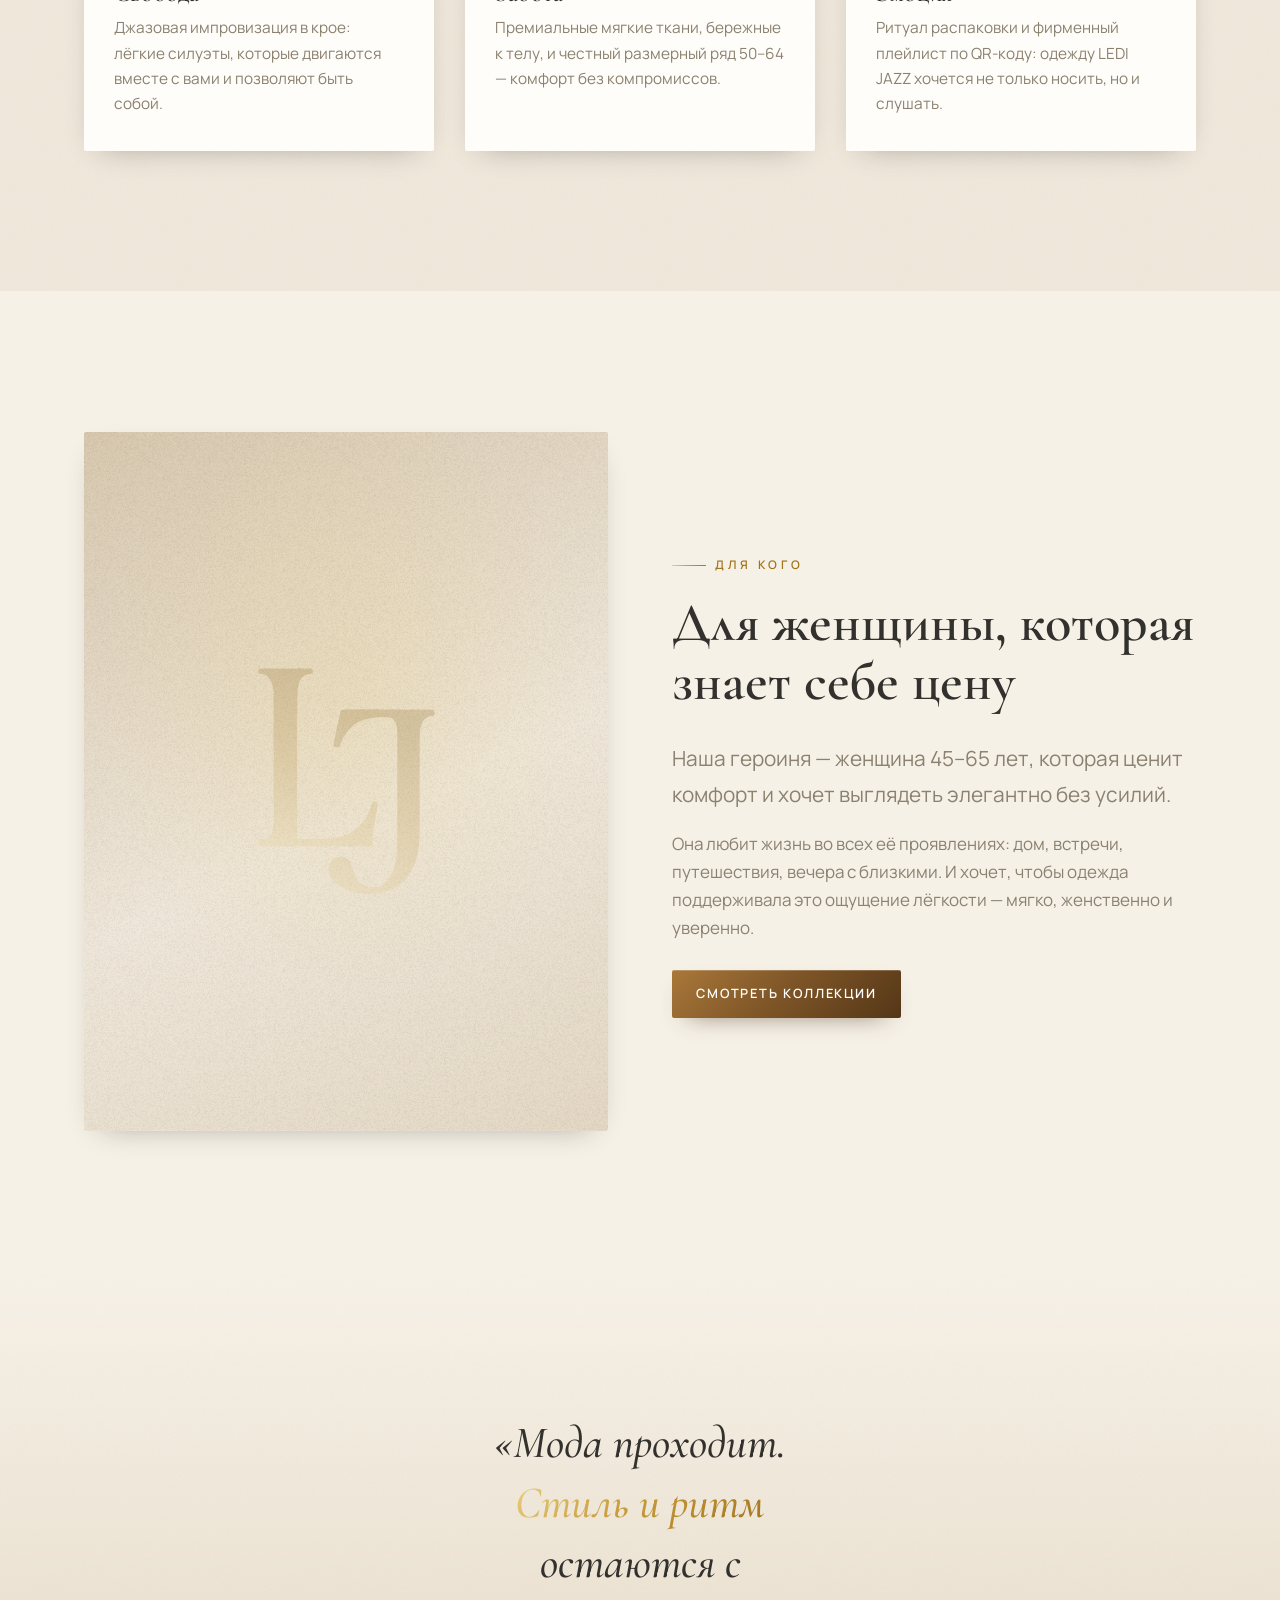
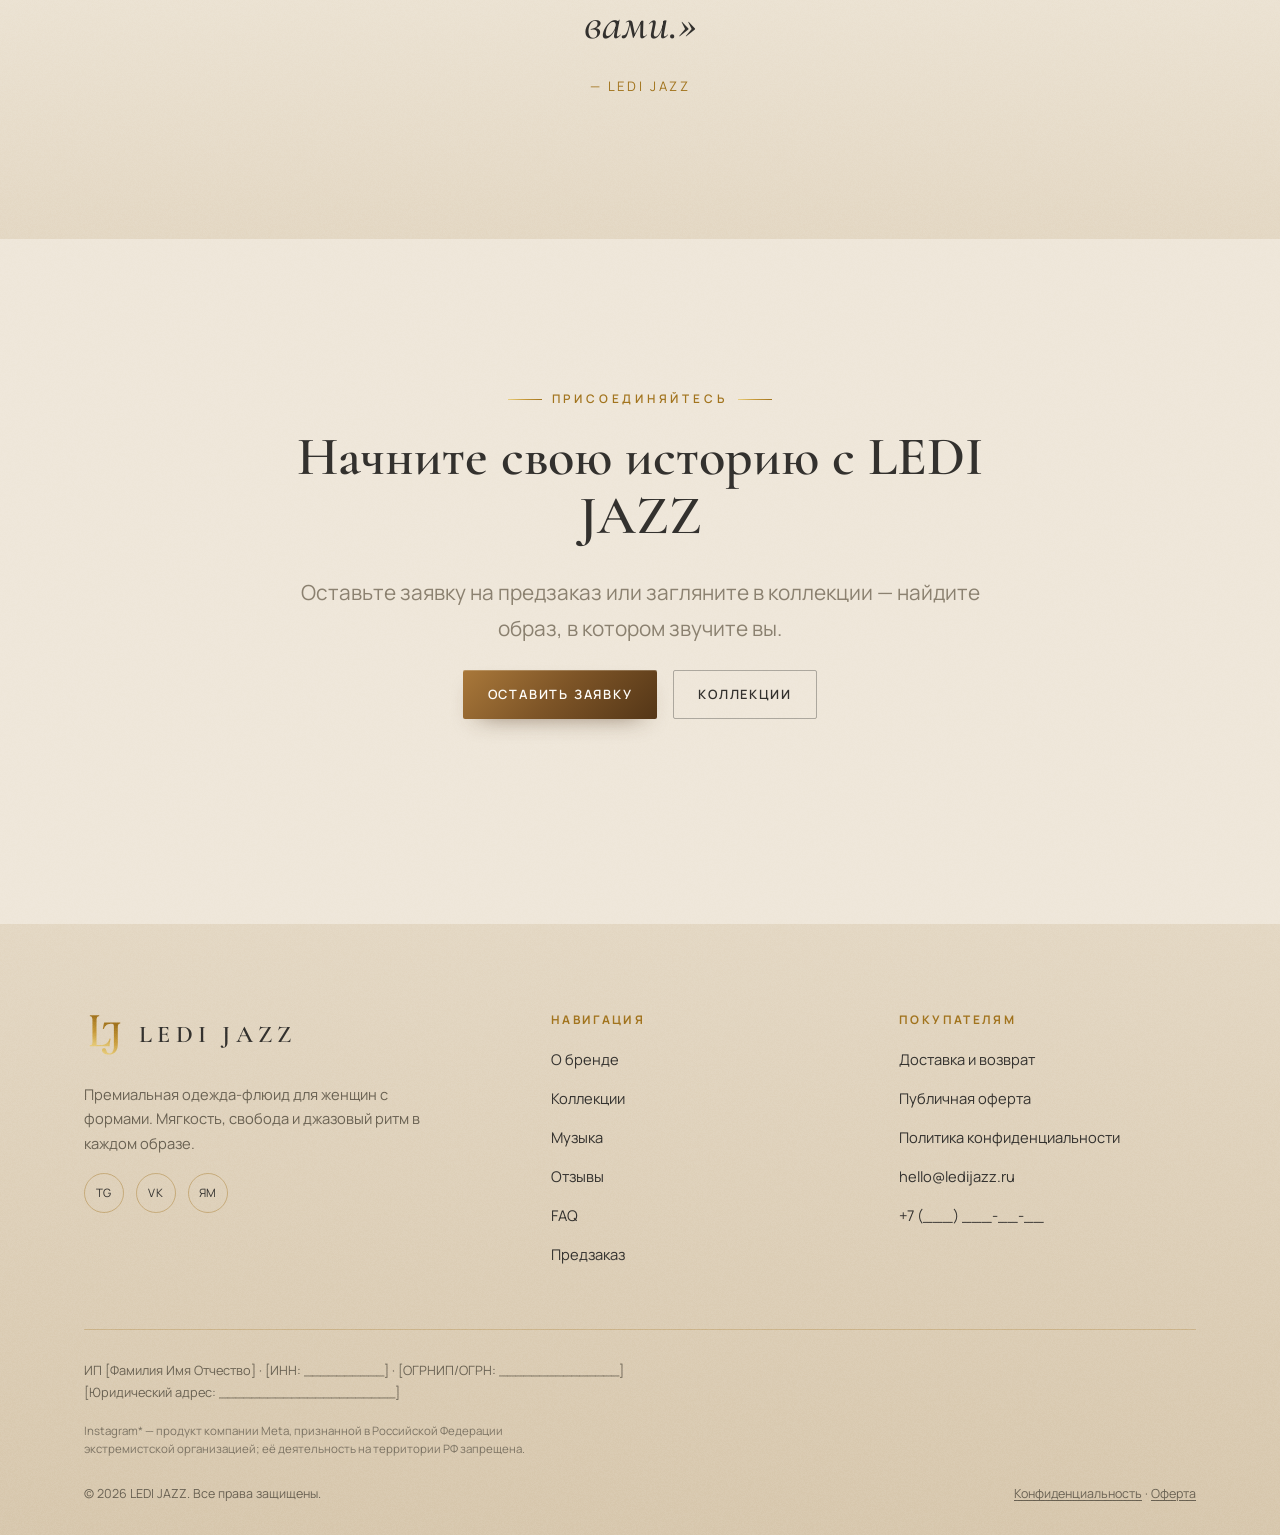
==== commit 299d22bb: "feat: интернет-магазин, бренд «Ledi Jazz» и коричневые кнопки - Бренд пишется через пробел: «Ledi Ja" ====
--- a/about.html
+++ b/about.html
@@ -3,10 +3,10 @@
 <head>
   <meta charset="UTF-8" />
   <meta name="viewport" content="width=device-width, initial-scale=1.0" />
-  <title>О бренде LEDIJAZZ — философия одежды-флюид</title>
-  <meta name="description" content="История и философия бренда LEDIJAZZ: премиальная одежда-флюид для женщин 45–65 лет, размеры 50–64. Джаз, свобода, женственность и забота." />
+  <title>О бренде LEDI JAZZ — философия одежды-флюид</title>
+  <meta name="description" content="История и философия бренда LEDI JAZZ: премиальная одежда-флюид для женщин 45–65 лет, размеры 50–64. Джаз, свобода, женственность и забота." />
   <meta property="og:type" content="website" />
-  <meta property="og:title" content="О бренде LEDIJAZZ" />
+  <meta property="og:title" content="О бренде LEDI JAZZ" />
   <meta property="og:description" content="Философия одежды-флюид: джаз, свобода и женственность в каждом размере." />
   <meta property="og:image" content="assets/img/og-image.jpg" />
   <meta property="og:locale" content="ru_RU" />
@@ -19,17 +19,17 @@
 
   <header class="site-header scrolled">
     <div class="container">
-      <a class="brand" href="index.html#top" aria-label="LEDIJAZZ — на главную">
+      <a class="brand" href="index.html#top" aria-label="LEDI JAZZ — на главную">
         <img class="mark" src="assets/img/ledijazz-logo.svg" alt="" />
-        <span class="wordmark">Ledijazz</span>
+        <span class="wordmark">Ledi Jazz</span>
       </a>
       <nav class="nav-links" aria-label="Главное меню">
         <a href="about.html">О бренде</a>
-        <a href="index.html#collections">Коллекции</a>
+        <a href="shop.html">Магазин</a>
+        <a href="collection.html">Коллекции</a>
         <a href="index.html#music">Музыка</a>
-        <a href="index.html#reviews">Отзывы</a>
         <a href="index.html#faq">FAQ</a>
-        <a class="btn btn-gold nav-cta" href="index.html#preorder">Предзаказ</a>
+        <a class="btn btn-gold nav-cta" href="shop.html">Каталог</a>
       </nav>
       <button class="nav-toggle" aria-label="Меню" aria-expanded="false"><span></span><span></span><span></span></button>
     </div>
@@ -39,7 +39,7 @@
   <section class="legal-hero grain" style="padding-bottom:70px">
     <div class="container">
       <span class="kicker reveal">О бренде</span>
-      <h1 class="title gold-text reveal d1" style="font-size:clamp(2.6rem,7vw,5rem);padding-bottom:.12em">История LEDIJAZZ</h1>
+      <h1 class="title gold-text reveal d1" style="font-size:clamp(2.6rem,7vw,5rem);padding-bottom:.12em">История LEDI JAZZ</h1>
       <p class="lead reveal d2" style="max-width:62ch">Бренд премиальной одежды-флюид для женщин, которые ценят свободу, комфорт и собственный ритм жизни.</p>
     </div>
   </section>
@@ -51,7 +51,7 @@
         <div class="split-text reveal">
           <span class="kicker">Идея</span>
           <h2 class="title">Одежда, которая звучит как джаз</h2>
-          <p class="lead">LEDIJAZZ родился из простой мысли: женщине в любом возрасте и любого размера должно быть в одежде так же легко и свободно, как в любимой музыке.</p>
+          <p class="lead">LEDI JAZZ родился из простой мысли: женщине в любом возрасте и любого размера должно быть в одежде так же легко и свободно, как в любимой музыке.</p>
           <p style="color:var(--muted);margin-top:18px">Мы создаём «платье-флюид» — мягкие, струящиеся силуэты, которые не сковывают, а сопровождают. Это одежда для женщин 45–65 лет, размеры 50–64: для дома, отдыха, путешествий и особых вечеров. Каждая вещь — про импровизацию, свободу и женственность.</p>
         </div>
         <div class="split-media reveal d1">
@@ -84,7 +84,7 @@
         <article class="value-card reveal d2">
           <div class="v-num">03</div>
           <h3>Эмоция</h3>
-          <p>Ритуал распаковки и фирменный плейлист по QR-коду: одежду LEDIJAZZ хочется не только носить, но и слушать.</p>
+          <p>Ритуал распаковки и фирменный плейлист по QR-коду: одежду LEDI JAZZ хочется не только носить, но и слушать.</p>
         </article>
       </div>
     </div>
@@ -105,7 +105,7 @@
           <p class="lead">Наша героиня — женщина 45–65 лет, которая ценит комфорт и хочет выглядеть элегантно без усилий.</p>
           <p style="color:var(--muted);margin-top:18px">Она любит жизнь во всех её проявлениях: дом, встречи, путешествия, вечера с близкими. И хочет, чтобы одежда поддерживала это ощущение лёгкости — мягко, женственно и уверенно.</p>
           <div class="btn-row" style="margin-top:28px">
-            <a class="btn btn-gold" href="index.html#collections">Смотреть коллекции</a>
+            <a class="btn btn-gold" href="collection.html">Смотреть коллекции</a>
           </div>
         </div>
       </div>
@@ -117,7 +117,7 @@
     <div class="container">
       <div class="about-quote-wrap reveal">
         <p class="about-quote">«Мода проходит. <span class="gold-text">Стиль и ритм</span> остаются с вами.»</p>
-        <p class="about-sign">— LEDIJAZZ</p>
+        <p class="about-sign">— LEDI JAZZ</p>
       </div>
     </div>
   </section>
@@ -127,11 +127,11 @@
     <div class="container">
       <div class="section-head center reveal">
         <span class="kicker center">Присоединяйтесь</span>
-        <h2 class="title">Начните свою историю с LEDIJAZZ</h2>
+        <h2 class="title">Начните свою историю с LEDI JAZZ</h2>
         <p class="lead">Оставьте заявку на предзаказ или загляните в коллекции — найдите образ, в котором звучите вы.</p>
         <div class="btn-row reveal" style="justify-content:center;margin-top:24px">
           <a class="btn btn-gold" href="index.html#preorder">Оставить заявку</a>
-          <a class="btn btn-ghost" href="index.html#collections">Коллекции</a>
+          <a class="btn btn-ghost" href="collection.html">Коллекции</a>
         </div>
       </div>
     </div>
@@ -144,7 +144,7 @@
         <div class="footer-brand">
           <a class="brand" href="index.html#top">
             <img class="mark" src="assets/img/ledijazz-logo.svg" alt="" />
-            <span class="wordmark">Ledijazz</span>
+            <span class="wordmark">Ledi Jazz</span>
           </a>
           <p>Премиальная одежда-флюид для женщин с формами. Мягкость, свобода и джазовый ритм в каждом образе.</p>
           <div class="socials" style="margin-top:18px">
@@ -157,7 +157,7 @@
           <h4>Навигация</h4>
           <ul>
             <li><a href="about.html">О бренде</a></li>
-            <li><a href="index.html#collections">Коллекции</a></li>
+            <li><a href="collection.html">Коллекции</a></li>
             <li><a href="index.html#music">Музыка</a></li>
             <li><a href="index.html#reviews">Отзывы</a></li>
             <li><a href="index.html#faq">FAQ</a></li>
@@ -189,7 +189,7 @@
       </p>
 
       <div class="footer-bottom">
-        <span>© <span data-year>2026</span> LEDIJAZZ. Все права защищены.</span>
+        <span>© <span data-year>2026</span> LEDI JAZZ. Все права защищены.</span>
         <span><a href="privacy.html">Конфиденциальность</a> · <a href="offer.html">Оферта</a></span>
       </div>
     </div>
@@ -202,5 +202,6 @@
 
   <script src="assets/js/config.js"></script>
   <script src="assets/js/main.js"></script>
+  <script src="assets/js/shop.js"></script>
 </body>
 </html>
--- a/assets/css/styles.css
+++ b/assets/css/styles.css
@@ -23,6 +23,12 @@
   --muted-d:  #B6A98F;
 
   --gold-grad: linear-gradient(135deg, var(--gold-lt) 0%, var(--gold) 48%, var(--bronze) 100%);
+  /* Богатый коричнево-бронзовый градиент для кнопок — глубже и теплее золота,
+     лучше вписывается в бежево-кофейную палитру сайта. */
+  --brown:      #6E4A22;
+  --brown-d:    #4A3017;
+  --btn-grad:   linear-gradient(135deg, #A9783A 0%, #7E5527 48%, #543617 100%);
+  --btn-grad-h: linear-gradient(135deg, #B98741 0%, #8A5E2C 48%, #61401C 100%);
 
   --serif: "Cormorant Garamond", "Times New Roman", Georgia, serif;
   --sans:  "Manrope", system-ui, -apple-system, "Segoe UI", Roboto, sans-serif;
@@ -146,7 +152,12 @@
   position: relative; overflow: hidden;
 }
 .btn:hover { transform: translateY(-3px); box-shadow: var(--shadow-md); }
-.btn-gold { --bg: transparent; --fg: var(--noir); background: var(--gold-grad); }
+.btn-gold {
+  --bg: transparent; --fg: var(--white);
+  background: var(--btn-grad);
+  box-shadow: 0 10px 26px -16px rgba(74,48,23,.85), inset 0 1px 0 rgba(255,248,235,.22);
+}
+.btn-gold:hover { background: var(--btn-grad-h); }
 .btn-ghost {
   --bg: transparent; --fg: var(--graphite);
   border: 1px solid color-mix(in srgb, var(--graphite) 35%, transparent);
@@ -201,15 +212,20 @@
 .nav-toggle.open span:nth-child(3) { transform: translateY(-8px) rotate(-45deg); }
 
 @media (max-width: 880px) {
-  .nav-toggle { display: flex; z-index: 120; }
+  .nav-toggle { display: flex; z-index: 260; }
   .nav-links {
-    position: fixed; inset: 0; flex-direction: column; justify-content: center; gap: 30px;
-    background: var(--noir); color: var(--ivory);
-    transform: translateX(100%); transition: transform .55s var(--ease); z-index: 110;
+    position: fixed; inset: 0; flex-direction: column; justify-content: safe center; gap: 30px;
+    background: var(--noir); color: var(--ivory); overflow-y: auto; padding: 90px 24px 40px;
+    transform: translateX(100%); transition: transform .55s var(--ease); z-index: 250;
   }
   .nav-links.open { transform: translateX(0); }
   .nav-links a { color: var(--ivory) !important; font-size: 1.4rem; font-family: var(--serif); letter-spacing: .08em; }
   .nav-cta { margin: 10px 0 0; }
+  .nav-toggle.open span { background: var(--ivory); }
+  body.menu-open .cookie { display: none !important; }
+  /* backdrop-filter on a fixed ancestor would trap the fixed menu inside the
+     header box and clip it — disable it on mobile so the menu covers the screen */
+  .site-header.scrolled { backdrop-filter: none; -webkit-backdrop-filter: none; }
 }
 
 /* ----------------------------- Hero ------------------------------------- */
@@ -475,7 +491,8 @@
   body { font-size: 16px; }
   .philo-grid, .collection-grid, .pack-grid, .media-stack { grid-template-columns: 1fr; }
   .media-stack .editorial:first-child { margin-top: 0; }
-  .cookie { flex-direction: column; align-items: stretch; text-align: center; }
+  .cookie { flex-direction: column; align-items: stretch; text-align: center; gap: 14px; }
+  .cookie p { flex: 0 1 auto; }
 }
 
 /* ============================ Reviews ============================ */
@@ -519,3 +536,187 @@
 @media (max-width: 620px) {
   .reviews-grid, .about-values { grid-template-columns: 1fr; }
 }
+
+/* =========================================================================
+   ИНТЕРНЕТ-МАГАЗИН: кнопка корзины, каталог, фильтры, корзина, оформление
+   ========================================================================= */
+
+/* ---------- Cart button in header (инжектируется через shop.js) ---------- */
+.cart-btn {
+  position: relative; display: inline-flex; align-items: center; justify-content: center;
+  width: 44px; height: 44px; flex: none; border-radius: 50%;
+  color: var(--graphite); transition: background .3s var(--ease), color .3s var(--ease);
+}
+.cart-btn:hover { background: color-mix(in srgb, var(--bronze) 14%, transparent); color: var(--bronze); }
+.cart-btn svg { width: 23px; height: 23px; }
+.cart-btn .cart-count {
+  position: absolute; top: 2px; right: 0; min-width: 18px; height: 18px; padding: 0 5px;
+  background: var(--btn-grad); color: var(--white); border-radius: 100px;
+  font-family: var(--sans); font-size: .64rem; font-weight: 700; line-height: 18px;
+  text-align: center; letter-spacing: 0; box-shadow: 0 2px 8px -2px rgba(74,48,23,.7);
+  transform: scale(0); transition: transform .35s var(--ease);
+}
+.cart-btn.has-items .cart-count { transform: scale(1); }
+.cart-btn.bump { animation: cartBump .45s var(--ease); }
+@keyframes cartBump { 0%,100%{ transform: none; } 35%{ transform: scale(1.18); } }
+/* keep header layout: cart sits before the burger */
+.site-header .container .cart-btn { order: 3; }
+@media (max-width: 880px) {
+  .cart-btn { margin-left: auto; }
+  .site-header .container .cart-btn { order: 0; }
+}
+
+/* ---------- Cart drawer (инжектируется через shop.js) ---------- */
+.cart-overlay {
+  position: fixed; inset: 0; z-index: 400; background: rgba(20,18,15,.55);
+  opacity: 0; visibility: hidden; transition: opacity .4s var(--ease), visibility .4s var(--ease);
+  backdrop-filter: blur(2px);
+}
+.cart-overlay.open { opacity: 1; visibility: visible; }
+.cart-drawer {
+  position: fixed; top: 0; right: 0; bottom: 0; z-index: 401;
+  width: min(440px, 100vw); background: var(--ivory); color: var(--graphite);
+  display: flex; flex-direction: column; transform: translateX(100%);
+  transition: transform .5s var(--ease); box-shadow: -30px 0 70px -40px rgba(26,24,21,.7);
+}
+.cart-drawer.open { transform: none; }
+.cart-drawer .cart-head {
+  display: flex; align-items: center; justify-content: space-between;
+  padding: 24px 26px; border-bottom: 1px solid color-mix(in srgb, var(--bronze) 18%, transparent);
+}
+.cart-drawer .cart-head h3 { font-size: 1.5rem; }
+.cart-drawer .cart-close { width: 40px; height: 40px; font-size: 1.7rem; color: var(--graphite); display: grid; place-items: center; border-radius: 50%; }
+.cart-drawer .cart-close:hover { background: color-mix(in srgb, var(--bronze) 12%, transparent); }
+.cart-items { flex: 1 1 auto; overflow-y: auto; padding: 8px 26px; }
+.cart-line { display: grid; grid-template-columns: 64px 1fr auto; gap: 14px; align-items: center; padding: 18px 0; border-bottom: 1px solid color-mix(in srgb, var(--bronze) 12%, transparent); }
+.cart-line .thumb { width: 64px; height: 80px; border-radius: var(--radius); background: linear-gradient(155deg, var(--sand-2), var(--cream)); background-size: cover; background-position: center; position: relative; overflow: hidden; }
+.cart-line .thumb img { position: absolute; inset: 0; margin: auto; width: 60%; opacity: .3; }
+.cart-line .ci-name { font-family: var(--serif); font-size: 1.12rem; color: var(--graphite); line-height: 1.2; }
+.cart-line .ci-meta { font-size: .78rem; color: var(--muted); margin-top: 3px; }
+.cart-line .ci-price { font-weight: 600; font-size: .92rem; color: var(--graphite); margin-top: 6px; }
+.cart-line .ci-right { display: flex; flex-direction: column; align-items: flex-end; gap: 10px; }
+.qty { display: inline-flex; align-items: center; border: 1px solid color-mix(in srgb, var(--bronze) 30%, transparent); border-radius: 100px; overflow: hidden; }
+.qty button { width: 30px; height: 30px; font-size: 1.1rem; color: var(--graphite); display: grid; place-items: center; }
+.qty button:hover { background: color-mix(in srgb, var(--bronze) 12%, transparent); color: var(--bronze); }
+.qty span { min-width: 28px; text-align: center; font-size: .9rem; font-weight: 600; }
+.ci-remove { font-size: .72rem; letter-spacing: .06em; text-transform: uppercase; color: var(--muted); text-decoration: underline; text-underline-offset: 2px; }
+.ci-remove:hover { color: #9c3b3b; }
+.cart-empty { text-align: center; color: var(--muted); padding: 60px 20px; }
+.cart-empty svg { width: 56px; height: 56px; stroke: var(--sand-2); margin: 0 auto 18px; }
+.cart-empty p { font-family: var(--serif); font-size: 1.3rem; color: var(--graphite); margin-bottom: 8px; }
+.cart-foot { padding: 22px 26px calc(22px + env(safe-area-inset-bottom)); border-top: 1px solid color-mix(in srgb, var(--bronze) 18%, transparent); background: var(--cream); }
+.cart-foot .row { display: flex; justify-content: space-between; align-items: baseline; margin-bottom: 16px; }
+.cart-foot .row .lbl { font-size: .82rem; letter-spacing: .12em; text-transform: uppercase; color: var(--muted); }
+.cart-foot .row .sum { font-family: var(--serif); font-size: 1.9rem; color: var(--graphite); }
+.cart-foot .btn { width: 100%; }
+.cart-foot .cart-cont { display: block; text-align: center; margin-top: 12px; font-size: .8rem; color: var(--muted); text-decoration: underline; text-underline-offset: 3px; }
+body.cart-open { overflow: hidden; }
+
+/* ---------- Toast «добавлено в корзину» ---------- */
+.shop-toast {
+  position: fixed; left: 50%; bottom: 26px; transform: translate(-50%, 140%);
+  z-index: 420; background: var(--noir); color: var(--ivory);
+  padding: 14px 22px; border-radius: 100px; box-shadow: var(--shadow-md);
+  font-size: .88rem; display: flex; align-items: center; gap: 10px;
+  transition: transform .5s var(--ease); max-width: calc(100vw - 32px);
+}
+.shop-toast.show { transform: translate(-50%, 0); }
+.shop-toast svg { width: 18px; height: 18px; stroke: var(--gold-lt); flex: none; }
+
+/* ---------- Catalog: filter bar ---------- */
+.shop-toolbar { position: sticky; top: 64px; z-index: 40; background: color-mix(in srgb, var(--ivory) 92%, transparent); backdrop-filter: blur(10px); padding: 14px 0; margin-bottom: clamp(24px,4vw,44px); border-bottom: 1px solid color-mix(in srgb, var(--bronze) 14%, transparent); }
+.filter-scroll { display: flex; gap: 10px; overflow-x: auto; padding-bottom: 4px; scrollbar-width: thin; -webkit-overflow-scrolling: touch; }
+.filter-scroll::-webkit-scrollbar { height: 4px; }
+.filter-scroll::-webkit-scrollbar-thumb { background: var(--sand-2); border-radius: 4px; }
+.filter-chip {
+  flex: none; padding: .6em 1.15em; border-radius: 100px; font-size: .8rem; font-weight: 600;
+  letter-spacing: .03em; color: var(--graphite); background: var(--white);
+  border: 1px solid color-mix(in srgb, var(--bronze) 22%, transparent); white-space: nowrap;
+  transition: all .3s var(--ease);
+}
+.filter-chip:hover { border-color: var(--bronze); }
+.filter-chip.active { background: var(--btn-grad); color: var(--white); border-color: transparent; box-shadow: 0 8px 20px -12px rgba(74,48,23,.8); }
+.shop-subbar { display: flex; flex-wrap: wrap; align-items: center; gap: 14px 18px; margin-top: 14px; }
+.shop-subbar .field-inline { display: inline-flex; align-items: center; gap: 8px; font-size: .8rem; color: var(--muted); }
+.shop-subbar select { padding: 8px 12px; font: inherit; font-size: .85rem; color: var(--graphite); background: var(--white); border: 1px solid color-mix(in srgb, var(--bronze) 22%, transparent); border-radius: 100px; }
+.shop-subbar .count { margin-left: auto; font-size: .82rem; color: var(--muted); }
+
+/* ---------- Catalog: product grid & cards ---------- */
+.product-grid { display: grid; grid-template-columns: repeat(3, 1fr); gap: clamp(18px, 2.4vw, 34px); }
+.product-card { display: flex; flex-direction: column; background: var(--white); border-radius: var(--radius); overflow: hidden; box-shadow: var(--shadow-sm); transition: transform .5s var(--ease), box-shadow .5s var(--ease); }
+.product-card:hover { transform: translateY(-6px); box-shadow: var(--shadow-md); }
+.product-card .p-media { position: relative; aspect-ratio: 4/5; overflow: hidden; background: linear-gradient(155deg, var(--sand-2) 0%, var(--cream) 55%, var(--sand) 100%); display: grid; place-items: center; }
+.product-card .p-media img.p-emblem { width: 44%; opacity: .24; }
+.product-card .p-media img.p-photo { position: absolute; inset: 0; width: 100%; height: 100%; object-fit: cover; }
+.product-card .p-badge { position: absolute; top: 12px; left: 12px; z-index: 2; background: var(--noir); color: var(--gold-lt); font-size: .62rem; letter-spacing: .18em; text-transform: uppercase; padding: 5px 10px; border-radius: 100px; }
+.product-card .p-body { display: flex; flex-direction: column; flex: 1 1 auto; padding: 18px 20px 20px; gap: 4px; }
+.product-card .p-ln { font-size: .64rem; letter-spacing: .24em; text-transform: uppercase; color: var(--bronze); }
+.product-card .p-name { font-family: var(--serif); font-size: 1.32rem; color: var(--graphite); line-height: 1.18; }
+.product-card .p-desc { font-size: .84rem; color: var(--muted); line-height: 1.5; }
+.product-card .p-fabric { font-size: .76rem; color: var(--muted); }
+.product-card .p-price { font-family: var(--serif); font-size: 1.45rem; color: var(--graphite); margin-top: 6px; }
+.product-card .p-buy { margin-top: auto; padding-top: 14px; display: flex; gap: 8px; }
+.product-card .p-size { flex: 1 1 auto; padding: 11px 12px; font: inherit; font-size: .82rem; color: var(--graphite); background: var(--ivory); border: 1px solid color-mix(in srgb, var(--bronze) 18%, transparent); border-radius: var(--radius); }
+.product-card .p-add { flex: none; padding: 0 16px; }
+.product-card .p-add .ic { width: 18px; height: 18px; }
+.shop-empty { text-align: center; padding: 70px 20px; color: var(--muted); }
+.shop-empty p { font-family: var(--serif); font-size: 1.4rem; color: var(--graphite); margin-bottom: 8px; }
+
+/* ---------- Checkout ---------- */
+.checkout-wrap { display: grid; grid-template-columns: 1.1fr .9fr; gap: clamp(28px, 5vw, 60px); align-items: start; }
+.checkout-summary { background: var(--white); border-radius: 6px; padding: clamp(22px,3vw,32px); box-shadow: var(--shadow-md); position: sticky; top: 96px; }
+.checkout-summary h3 { font-size: 1.4rem; margin-bottom: 16px; }
+.co-line { display: grid; grid-template-columns: 48px 1fr auto; gap: 12px; align-items: center; padding: 12px 0; border-bottom: 1px solid color-mix(in srgb, var(--bronze) 12%, transparent); }
+.co-line .thumb { width: 48px; height: 60px; border-radius: var(--radius); background: linear-gradient(155deg, var(--sand-2), var(--cream)); display: grid; place-items: center; }
+.co-line .thumb img { width: 60%; opacity: .3; }
+.co-line .nm { font-family: var(--serif); font-size: 1rem; color: var(--graphite); line-height: 1.2; }
+.co-line .mt { font-size: .76rem; color: var(--muted); }
+.co-line .pr { font-weight: 600; font-size: .9rem; white-space: nowrap; }
+.co-total { display: flex; justify-content: space-between; align-items: baseline; margin-top: 18px; }
+.co-total .lbl { font-size: .82rem; letter-spacing: .12em; text-transform: uppercase; color: var(--muted); }
+.co-total .sum { font-family: var(--serif); font-size: 2rem; color: var(--graphite); }
+.co-note { font-size: .78rem; color: var(--muted); margin-top: 14px; line-height: 1.6; }
+
+.fulfillment { display: grid; grid-template-columns: 1fr 1fr; gap: 12px; margin-bottom: 8px; }
+.ful-opt { position: relative; }
+.ful-opt input { position: absolute; opacity: 0; pointer-events: none; }
+.ful-opt label { display: block; cursor: pointer; padding: 16px 18px; background: var(--ivory); border: 1.5px solid color-mix(in srgb, var(--bronze) 18%, transparent); border-radius: var(--radius); transition: all .3s var(--ease); height: 100%; }
+.ful-opt label .ft { font-weight: 600; font-size: .95rem; color: var(--graphite); display: flex; align-items: center; gap: 8px; }
+.ful-opt label .fd { font-size: .78rem; color: var(--muted); margin-top: 5px; }
+.ful-opt input:checked + label { border-color: var(--brown); background: color-mix(in srgb, var(--gold-lt) 16%, var(--white)); box-shadow: 0 8px 22px -16px rgba(74,48,23,.8); }
+.ful-opt label svg { width: 18px; height: 18px; stroke: var(--bronze); }
+#delivery-fields { display: none; }
+#delivery-fields.show { display: block; animation: fadeIn .4s var(--ease); }
+#pickup-info { display: none; }
+#pickup-info.show { display: block; animation: fadeIn .4s var(--ease); }
+.info-box { background: var(--ivory); border-left: 3px solid var(--brown); padding: 14px 18px; border-radius: var(--radius); font-size: .86rem; color: var(--muted); line-height: 1.6; margin-bottom: 8px; }
+@keyframes fadeIn { from { opacity: 0; transform: translateY(-6px); } to { opacity: 1; transform: none; } }
+.field-grid { display: grid; grid-template-columns: 1fr 1fr; gap: 0 18px; }
+@media (max-width: 520px) { .field-grid { grid-template-columns: 1fr; } }
+
+/* Success panel */
+.order-done { text-align: center; max-width: 640px; margin-inline: auto; }
+.order-done .seal { width: 70px; height: 70px; border-radius: 50%; background: var(--btn-grad); display: grid; place-items: center; margin: 0 auto 22px; box-shadow: var(--shadow-md); }
+.order-done .seal svg { width: 34px; height: 34px; stroke: var(--white); }
+.order-done h2 { margin-bottom: 12px; }
+.order-actions { display: flex; flex-wrap: wrap; gap: 14px; justify-content: center; margin: 26px 0; }
+.order-textbox { text-align: left; background: var(--white); border-radius: 6px; padding: 22px 24px; box-shadow: var(--shadow-sm); margin-top: 20px; }
+.order-textbox pre { font-family: var(--sans); font-size: .82rem; color: var(--graphite); white-space: pre-wrap; word-break: break-word; line-height: 1.6; }
+
+@media (max-width: 980px) {
+  .product-grid { grid-template-columns: repeat(2, 1fr); }
+  .checkout-wrap { grid-template-columns: 1fr; }
+  .checkout-summary { position: static; order: -1; }
+}
+@media (max-width: 600px) {
+  .product-grid { grid-template-columns: 1fr 1fr; gap: 14px; }
+  .product-card .p-body { padding: 14px 14px 16px; }
+  .product-card .p-name { font-size: 1.12rem; }
+  .product-card .p-buy { flex-direction: column; }
+  .product-card .p-add { padding: 11px; }
+  .fulfillment { grid-template-columns: 1fr; }
+  .shop-toolbar { top: 56px; }
+}
+@media (max-width: 380px) {
+  .product-grid { grid-template-columns: 1fr; }
+}
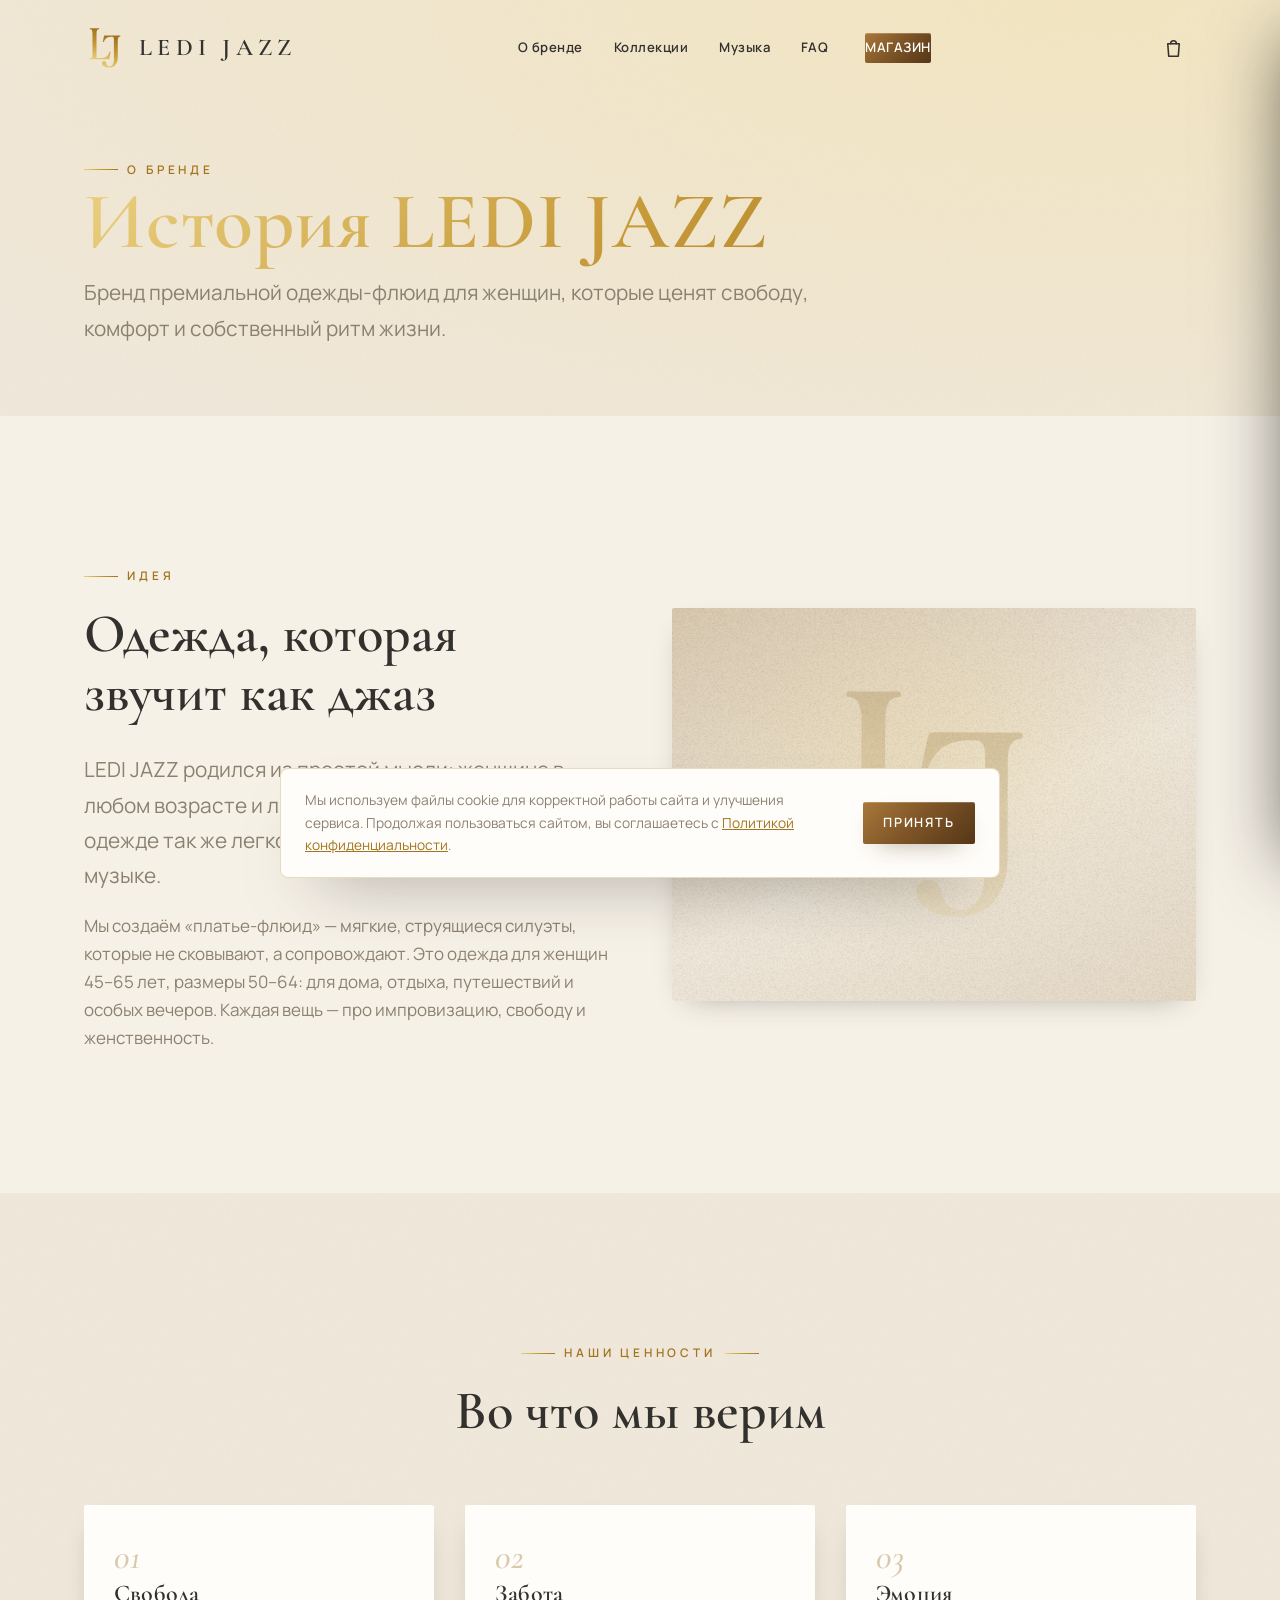
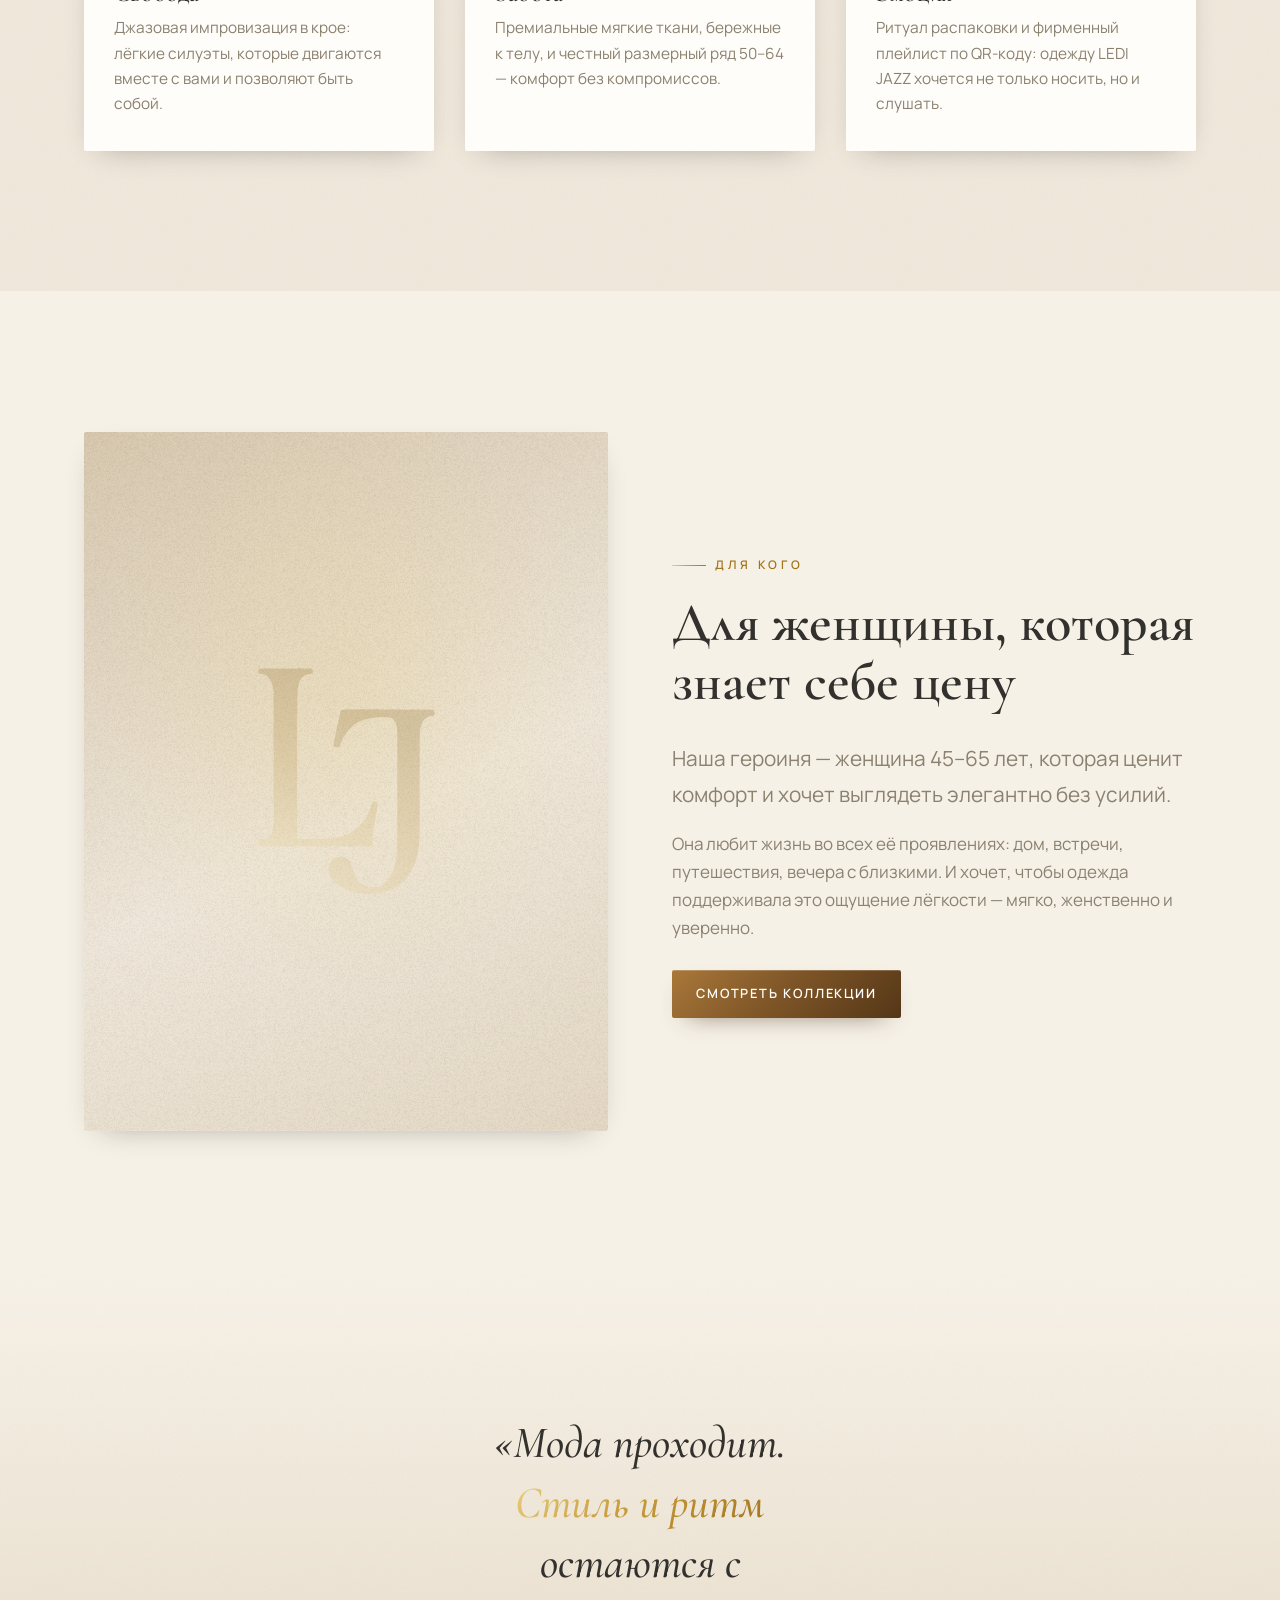
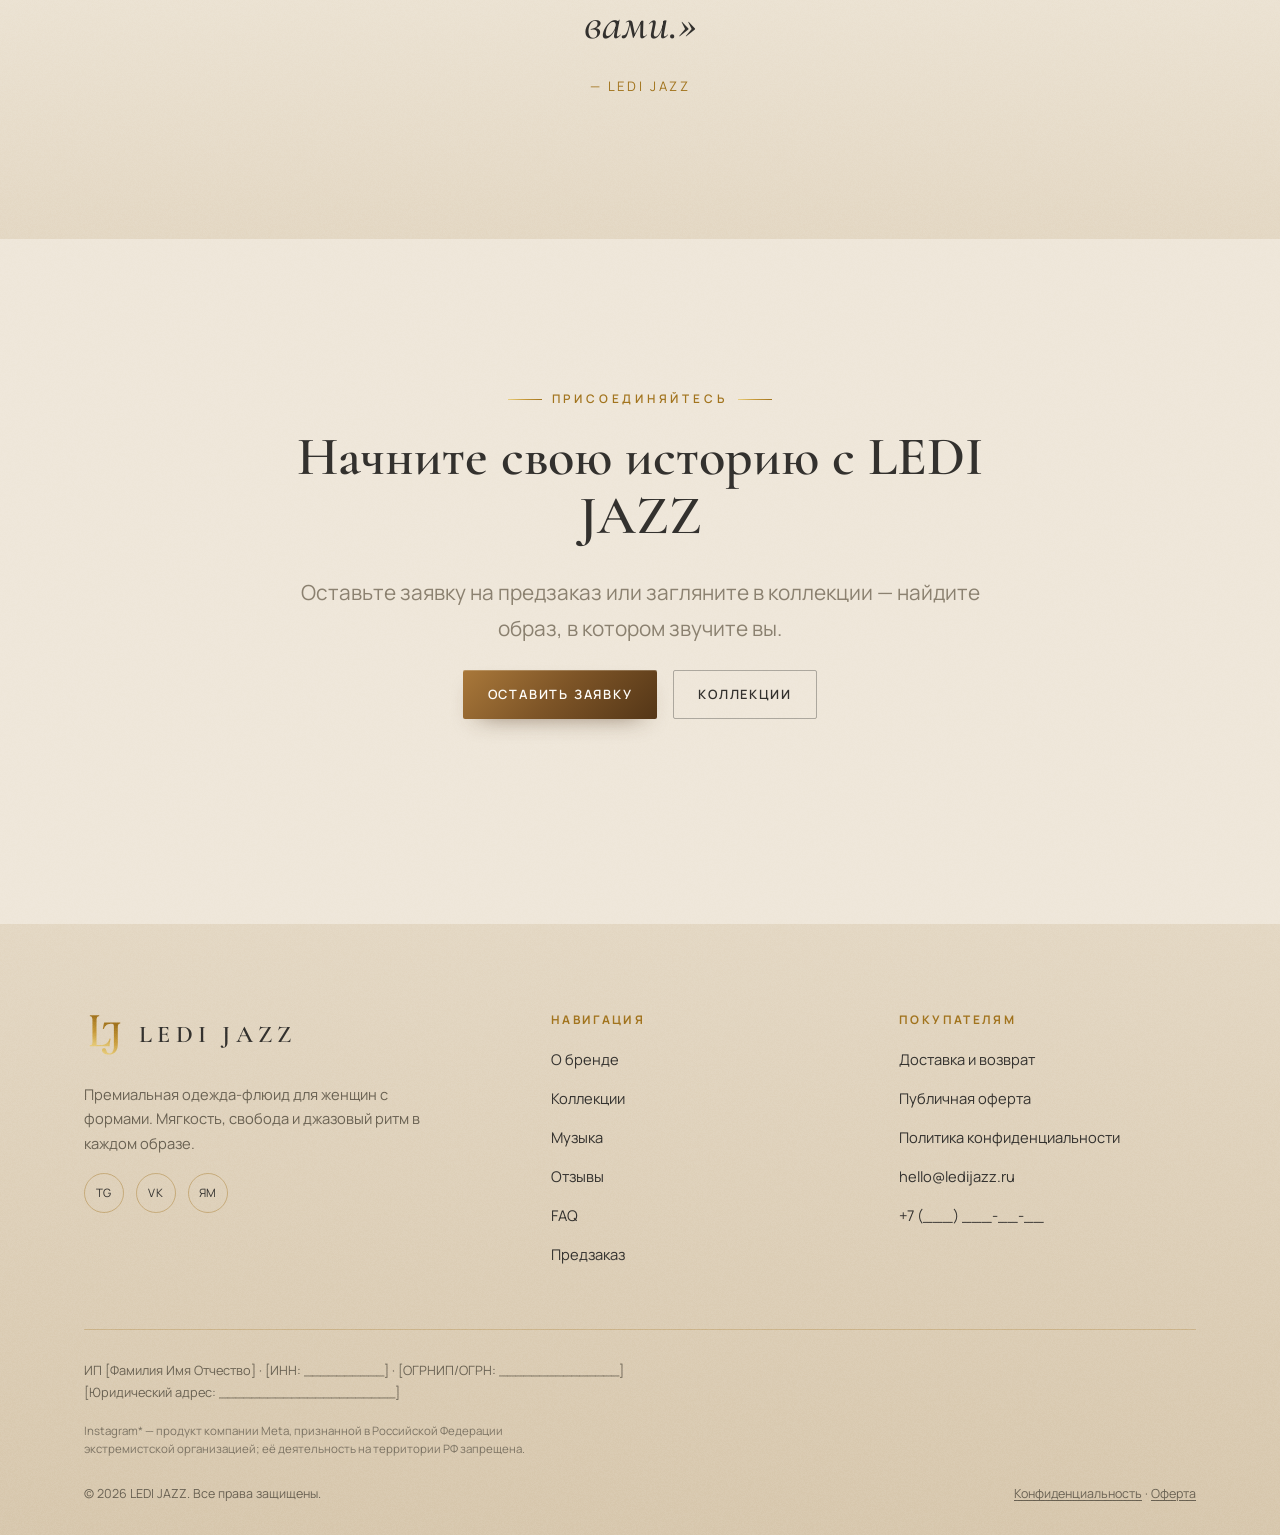
==== commit 83122ae2: "Убрать дублирование в навигации: одна кнопка «Магазин» вместо «Магазин» + «Каталог»" ====
--- a/about.html
+++ b/about.html
@@ -25,11 +25,10 @@
       </a>
       <nav class="nav-links" aria-label="Главное меню">
         <a href="about.html">О бренде</a>
-        <a href="shop.html">Магазин</a>
         <a href="collection.html">Коллекции</a>
         <a href="index.html#music">Музыка</a>
         <a href="index.html#faq">FAQ</a>
-        <a class="btn btn-gold nav-cta" href="shop.html">Каталог</a>
+        <a class="btn btn-gold nav-cta" href="shop.html">Магазин</a>
       </nav>
       <button class="nav-toggle" aria-label="Меню" aria-expanded="false"><span></span><span></span><span></span></button>
     </div>
--- a/assets/css/styles.css
+++ b/assets/css/styles.css
@@ -203,6 +203,12 @@
 }
 .nav-links a:hover::after { width: 100%; }
 .nav-links a:hover { color: var(--bronze); }
+/* CTA-кнопка в навигации — у неё свой светлый текст, не наследует цвет ссылок,
+   и без подчёркивания (иначе текст «Каталог» сливался с фоном и пропадал при наведении) */
+.nav-links a.btn-gold,
+.nav-links a.btn-gold:hover,
+.nav-links a.btn-gold:focus { color: var(--white); }
+.nav-links a.btn::after { display: none; }
 .nav-cta { margin-left: 6px; }
 
 .nav-toggle { display: none; width: 44px; height: 44px; flex-direction: column; justify-content: center; gap: 6px; align-items: center; }
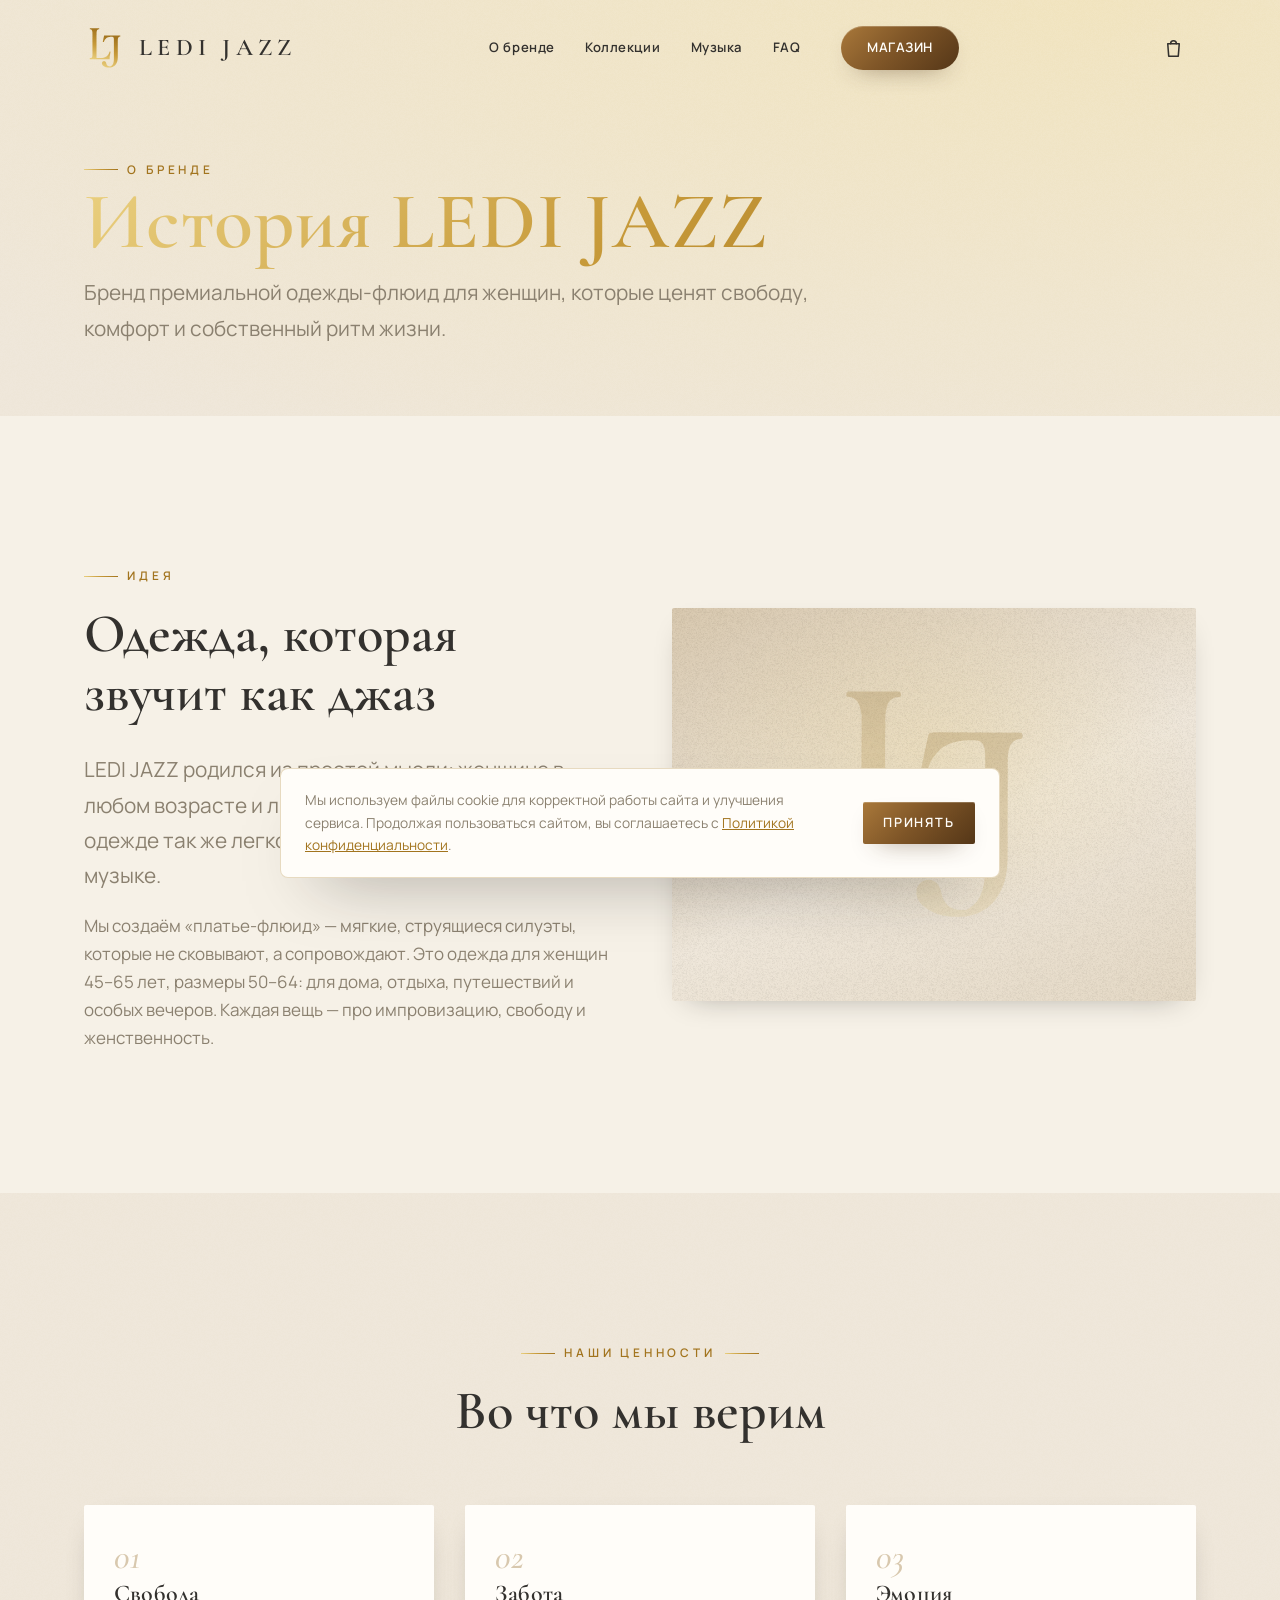
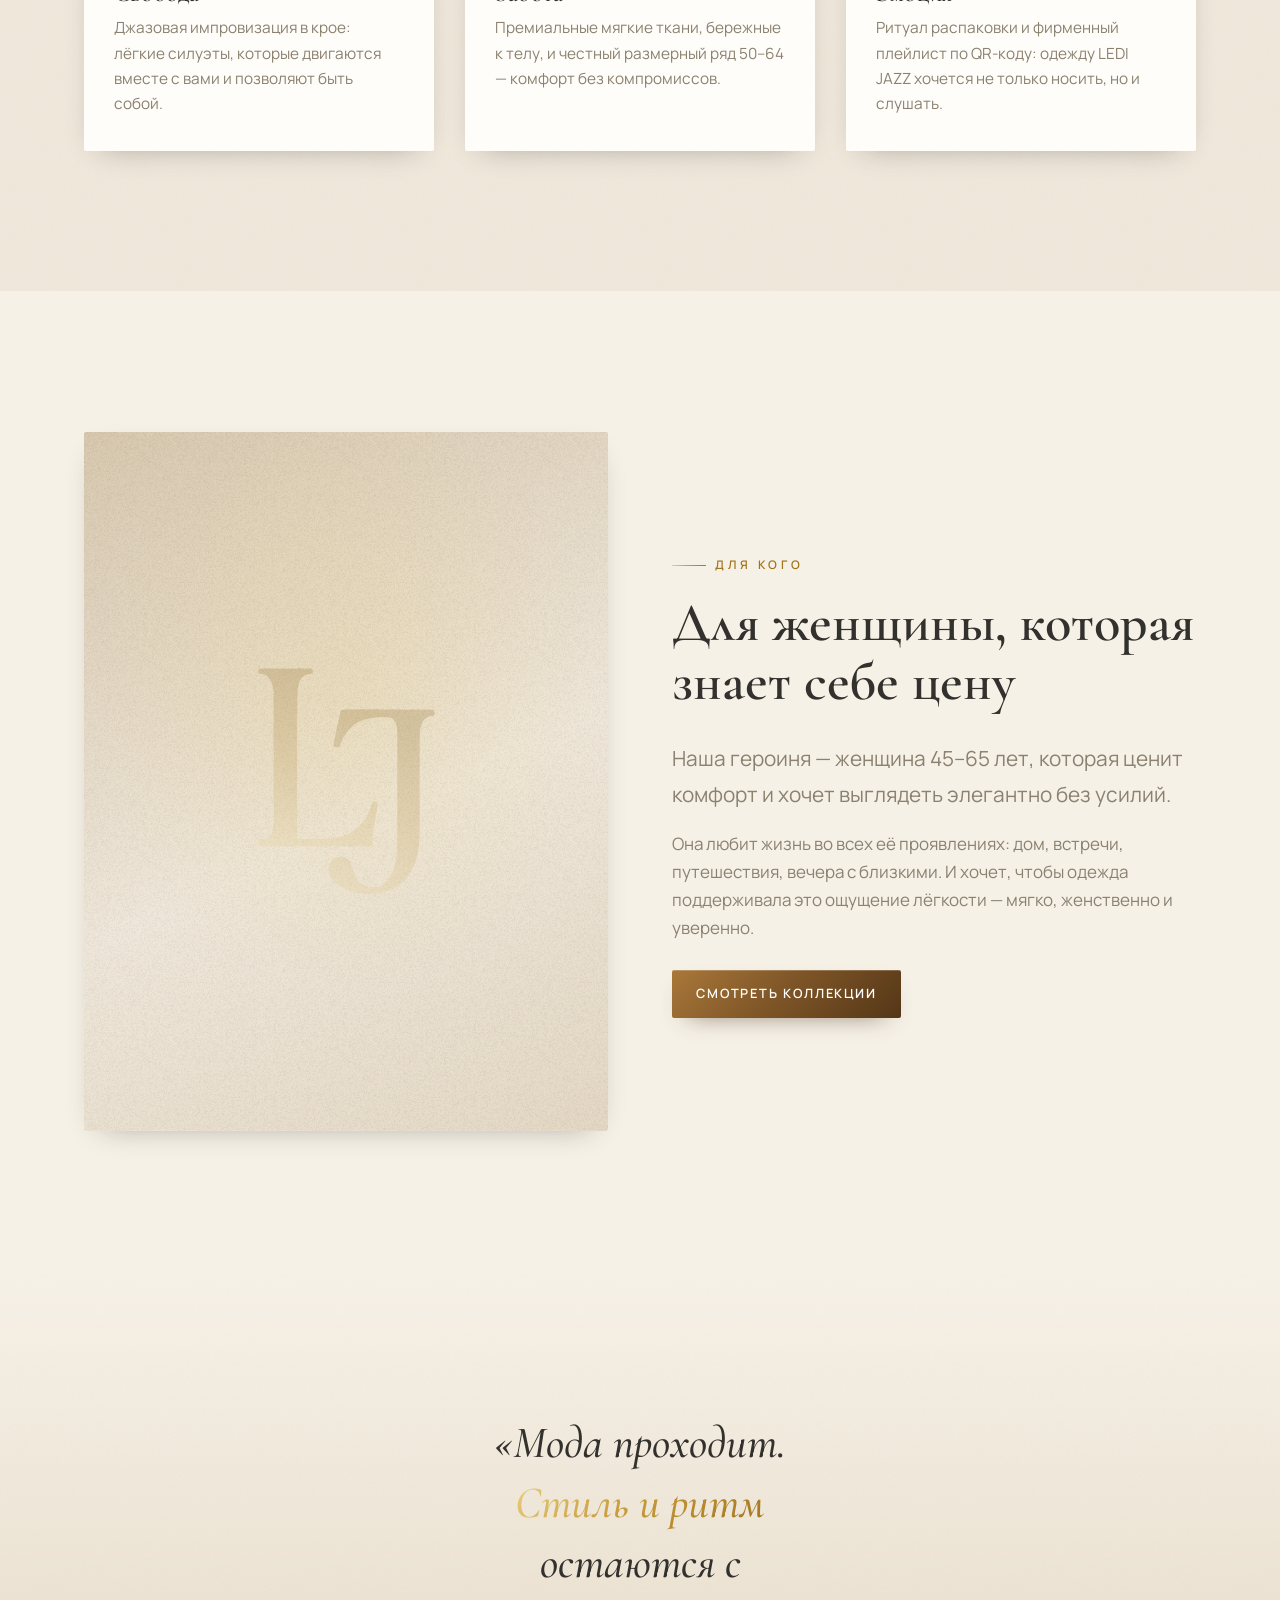
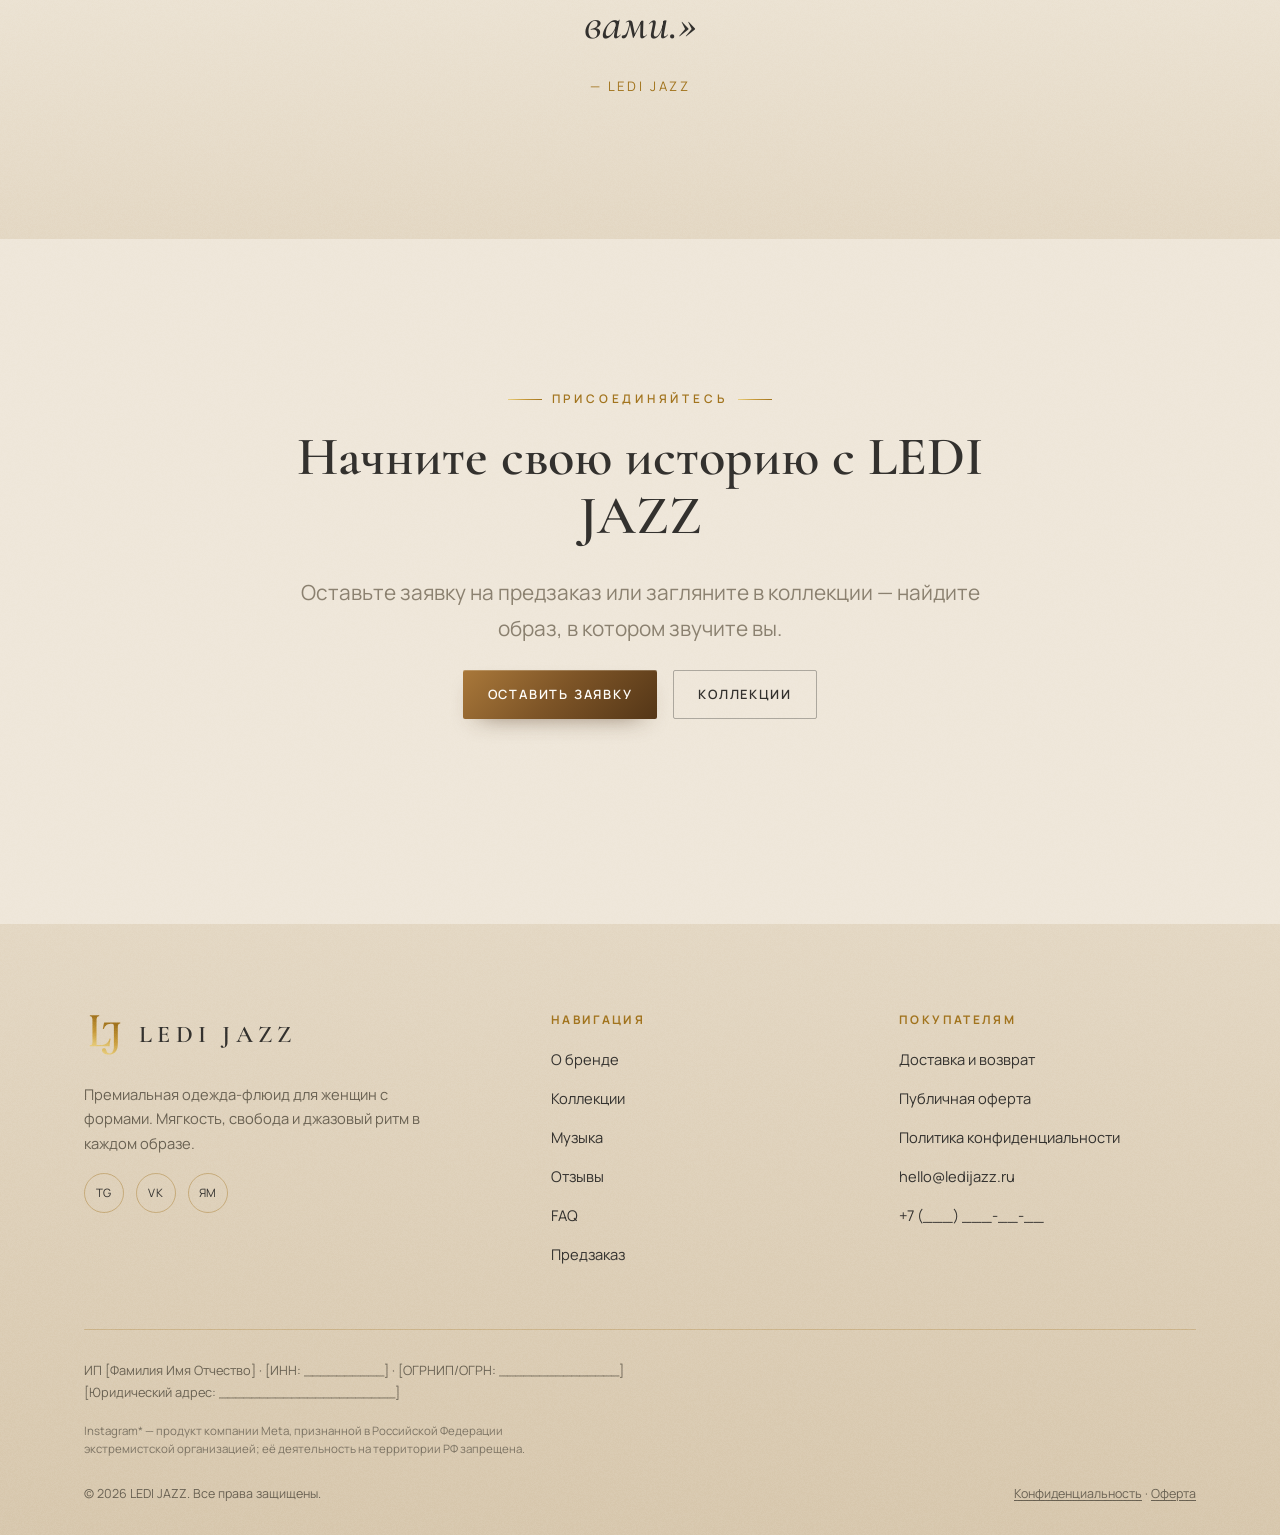
==== commit 26a0534c: "CRM: управление товарами — добавление, редактирование, фото, справочники - Панель: вкладки «Товары»," ====
--- a/about.html
+++ b/about.html
@@ -13,7 +13,7 @@
   <link rel="icon" type="image/svg+xml" href="assets/img/ledijazz-logo.svg" />
   <link rel="icon" type="image/png" sizes="512x512" href="assets/img/favicon-512.png" />
   <link rel="apple-touch-icon" href="assets/img/favicon-512.png" />
-  <link rel="stylesheet" href="assets/css/styles.css" />
+  <link rel="stylesheet" href="assets/css/styles.css?v=20261103" />
 </head>
 <body>
 
@@ -201,6 +201,7 @@
 
   <script src="assets/js/config.js"></script>
   <script src="assets/js/main.js"></script>
-  <script src="assets/js/shop.js"></script>
+  <script src="assets/js/catalog-default.js?v=20261103"></script>
+  <script src="assets/js/shop.js?v=20261103"></script>
 </body>
 </html>
--- a/assets/css/styles.css
+++ b/assets/css/styles.css
@@ -209,7 +209,10 @@
 .nav-links a.btn-gold:hover,
 .nav-links a.btn-gold:focus { color: var(--white); }
 .nav-links a.btn::after { display: none; }
-.nav-cta { margin-left: 6px; }
+.nav-cta { margin-left: 10px; border-radius: 100px; }
+/* .nav-links a задаёт padding: 4px 0 с большей специфичностью — поэтому у
+   кнопки-CTA не было боковых отступов и текст упирался в края. Возвращаем их. */
+.nav-links a.nav-cta { padding: .82em 2em; }
 
 .nav-toggle { display: none; width: 44px; height: 44px; flex-direction: column; justify-content: center; gap: 6px; align-items: center; }
 .nav-toggle span { width: 26px; height: 2px; background: var(--graphite); transition: transform .4s var(--ease), opacity .3s var(--ease); }
@@ -379,6 +382,9 @@
 
 /* ----------------------------- Audience / Lifestyle --------------------- */
 .split { display: grid; grid-template-columns: 1fr 1fr; gap: clamp(28px, 5vw, 80px); align-items: center; }
+/* колонки grid не должны раздуваться под min-content содержимого (иначе
+   таблица размеров вызывала горизонтальное переполнение на мобильных) */
+.split > * { min-width: 0; }
 .split.rev .split-media { order: -1; }
 .stat-row { display: flex; gap: clamp(20px, 4vw, 46px); margin-top: 30px; flex-wrap: wrap; }
 .stat .n { font-family: var(--serif); font-size: 2.6rem; line-height: 1; background: var(--gold-grad); -webkit-background-clip: text; background-clip: text; -webkit-text-fill-color: transparent; }
@@ -389,7 +395,8 @@
 /* ----------------------------- Fabrics & sizes -------------------------- */
 .fabric-list { display: flex; flex-wrap: wrap; gap: 12px; margin-top: 8px; }
 .chip { padding: .55em 1.1em; background: var(--white); border: 1px solid color-mix(in srgb, var(--bronze) 26%, transparent); border-radius: 100px; font-size: .82rem; letter-spacing: .04em; color: var(--graphite); box-shadow: var(--shadow-sm); }
-.size-table { width: 100%; border-collapse: collapse; margin-top: 26px; font-size: .95rem; background: var(--white); border-radius: 6px; overflow: hidden; box-shadow: var(--shadow-sm); }
+.size-table { width: 100%; table-layout: fixed; border-collapse: collapse; margin-top: 26px; font-size: .95rem; background: var(--white); border-radius: 6px; overflow: hidden; box-shadow: var(--shadow-sm); }
+.size-table th, .size-table td { overflow-wrap: anywhere; }
 .size-table th, .size-table td { text-align: left; padding: 16px 18px; border-bottom: 1px solid color-mix(in srgb, var(--bronze) 14%, transparent); }
 .size-table tr:last-child td { border-bottom: none; }
 .size-table th { font-family: var(--sans); font-weight: 700; font-size: .72rem; letter-spacing: .18em; text-transform: uppercase; color: var(--bronze); background: var(--ivory); }
@@ -586,6 +593,7 @@
   transition: transform .5s var(--ease); box-shadow: -30px 0 70px -40px rgba(26,24,21,.7);
 }
 .cart-drawer.open { transform: none; }
+.cart-drawer:not(.open) { box-shadow: none; visibility: hidden; transition: transform .5s var(--ease), visibility 0s .5s; }
 .cart-drawer .cart-head {
   display: flex; align-items: center; justify-content: space-between;
   padding: 24px 26px; border-bottom: 1px solid color-mix(in srgb, var(--bronze) 18%, transparent);
@@ -726,3 +734,77 @@
 @media (max-width: 380px) {
   .product-grid { grid-template-columns: 1fr; }
 }
+
+/* ---------- Catalog: photos, colors, sale, skeleton (каталог из панели) ---------- */
+.product-card button.p-media { width: 100%; padding: 0; cursor: zoom-in; }
+.product-card .p-photo { transition: opacity .6s var(--ease), transform 1.2s var(--ease); }
+.product-card .p-photo-2 { opacity: 0; }
+@media (hover: hover) {
+  .product-card:hover .p-photo-2 { opacity: 1; }
+  .product-card:hover .p-photo { transform: scale(1.03); }
+}
+.product-card .p-name a { color: inherit; }
+.product-card .p-old { font-family: var(--sans); font-size: .82rem; color: var(--muted); margin-left: 6px; }
+.product-card .p-off, .qv .p-off { display: inline-block; margin-left: 8px; font-family: var(--sans); font-size: .68rem; font-weight: 700; letter-spacing: .06em; color: #fff; background: #9c3b3b; border-radius: 100px; padding: 2px 8px; vertical-align: middle; }
+.p-dots { display: flex; align-items: center; gap: 5px; margin-top: 6px; }
+.p-dots i { width: 14px; height: 14px; border-radius: 50%; box-shadow: inset 0 0 0 1px rgba(26,24,21,.18); background-size: cover; }
+.p-dots em { font-style: normal; font-size: .72rem; color: var(--muted); }
+.product-card .p-more { width: 100%; padding: .95em 1em; font-size: .7rem; }
+.product-card.sold-out .p-photo, .product-card.sold-out .p-emblem { filter: grayscale(.6); opacity: .7; }
+.p-badge.p-badge-out { left: auto; right: 12px; background: var(--white); color: var(--graphite); }
+.p-skel .p-media { background: linear-gradient(100deg, var(--sand) 30%, var(--ivory) 50%, var(--sand) 70%); background-size: 300% 100%; animation: skel 1.4s linear infinite; }
+.p-skel .p-body span { display: block; height: 12px; border-radius: 6px; background: var(--sand); margin-bottom: 8px; }
+.p-skel .p-body span:nth-child(2) { width: 70%; height: 18px; }
+.p-skel .p-body span:nth-child(3) { width: 40%; }
+@keyframes skel { from { background-position: 100% 0; } to { background-position: -200% 0; } }
+.cart-line .thumb, .co-line .thumb { background-size: cover; background-position: center; }
+
+/* ---------- Карточка товара (быстрый просмотр) ---------- */
+.qv-overlay { z-index: 402; }
+.qv {
+  position: fixed; z-index: 403; left: 50%; top: 50%; width: min(980px, calc(100vw - 32px)); max-height: calc(100svh - 48px);
+  transform: translate(-50%, -46%) scale(.98); opacity: 0; visibility: hidden;
+  transition: transform .45s var(--ease), opacity .35s var(--ease), visibility .35s;
+  background: var(--ivory); border-radius: 10px; overflow: auto; box-shadow: var(--shadow-md);
+  display: grid; grid-template-columns: 1.05fr 1fr; overscroll-behavior: contain;
+}
+.qv.open { transform: translate(-50%, -50%); opacity: 1; visibility: visible; }
+.qv-close { position: absolute; top: 10px; right: 10px; z-index: 5; width: 42px; height: 42px; border-radius: 50%; font-size: 1.7rem; line-height: 1; display: grid; place-items: center; background: color-mix(in srgb, var(--white) 85%, transparent); backdrop-filter: blur(6px); color: var(--graphite); }
+.qv-gal { position: relative; background: linear-gradient(155deg, var(--sand-2), var(--cream)); min-width: 0; }
+.qv-gal .p-badge { position: absolute; top: 14px; left: 14px; background: var(--noir); color: var(--gold-lt); font-size: .62rem; letter-spacing: .18em; text-transform: uppercase; padding: 5px 10px; border-radius: 100px; }
+.qv-track { display: flex; overflow-x: auto; scroll-snap-type: x mandatory; scrollbar-width: none; aspect-ratio: 4/5; }
+.qv-track::-webkit-scrollbar { display: none; }
+.qv-slide { flex: 0 0 100%; scroll-snap-align: start; display: grid; place-items: center; }
+.qv-slide img:not(.p-emblem) { width: 100%; height: 100%; object-fit: cover; }
+.qv-slide .p-emblem { width: 40%; opacity: .24; }
+.qv-thumbs { display: flex; gap: 8px; padding: 10px; overflow-x: auto; }
+.qv-thumbs button { flex: none; width: 54px; height: 66px; border-radius: 4px; background-size: cover; background-position: center; opacity: .55; outline: 2px solid transparent; outline-offset: 1px; transition: all .25s; }
+.qv-thumbs button.on { opacity: 1; outline-color: var(--brown); }
+.qv-info { padding: clamp(22px, 4vw, 40px); display: flex; flex-direction: column; gap: 10px; }
+.qv-info .p-ln { font-size: .66rem; letter-spacing: .24em; text-transform: uppercase; color: var(--bronze); }
+.qv-name { font-size: clamp(1.7rem, 3.4vw, 2.4rem); padding-right: 36px; }
+.qv .p-price { font-family: var(--serif); font-size: 1.8rem; color: var(--graphite); }
+.qv .p-old { font-family: var(--sans); font-size: .95rem; color: var(--muted); margin-left: 8px; }
+.qv-opt { margin-top: 6px; }
+.qv-lbl { font-size: .74rem; letter-spacing: .12em; text-transform: uppercase; color: var(--muted); margin-bottom: 8px; }
+.qv-lbl b { color: var(--graphite); letter-spacing: .04em; text-transform: none; font-weight: 600; font-size: .86rem; }
+.qv-sw { display: flex; flex-wrap: wrap; gap: 8px; }
+.qv-sw button { width: 40px; height: 40px; border-radius: 50%; padding: 4px; border: 1.5px solid transparent; transition: border-color .2s; }
+.qv-sw button i { display: block; width: 100%; height: 100%; border-radius: 50%; box-shadow: inset 0 0 0 1px rgba(26,24,21,.18); }
+.qv-sw button.on { border-color: var(--brown); }
+.qv-sz { display: flex; flex-wrap: wrap; gap: 8px; }
+.qv-sz button { min-width: 52px; padding: .7em 1em; border-radius: 100px; font-size: .84rem; font-weight: 600; background: var(--white); border: 1px solid color-mix(in srgb, var(--bronze) 25%, transparent); transition: all .2s; }
+.qv-sz button.on { background: var(--btn-grad); color: #fff; border-color: transparent; }
+.qv-msg { min-height: 1.2em; font-size: .82rem; color: #9c3b3b; }
+.qv-add { width: 100%; }
+.qv-add[disabled] { opacity: .6; cursor: not-allowed; }
+.qv-desc { font-size: .95rem; color: #54504a; line-height: 1.7; margin-top: 8px; }
+.qv-spec { display: grid; grid-template-columns: auto 1fr; gap: 6px 16px; font-size: .86rem; margin-top: 6px; }
+.qv-spec dt { color: var(--muted); }
+.qv-spec dd { margin: 0; color: var(--graphite); }
+@media (max-width: 760px) {
+  .qv { left: 0; right: 0; top: auto; bottom: 0; width: 100%; max-height: 94svh; transform: translateY(100%); border-radius: 18px 18px 0 0; grid-template-columns: 1fr; }
+  .qv.open { transform: none; }
+  .qv-info { padding-bottom: calc(26px + env(safe-area-inset-bottom)); }
+  .qv-track { aspect-ratio: 4 / 5; max-height: 62svh; }
+}
